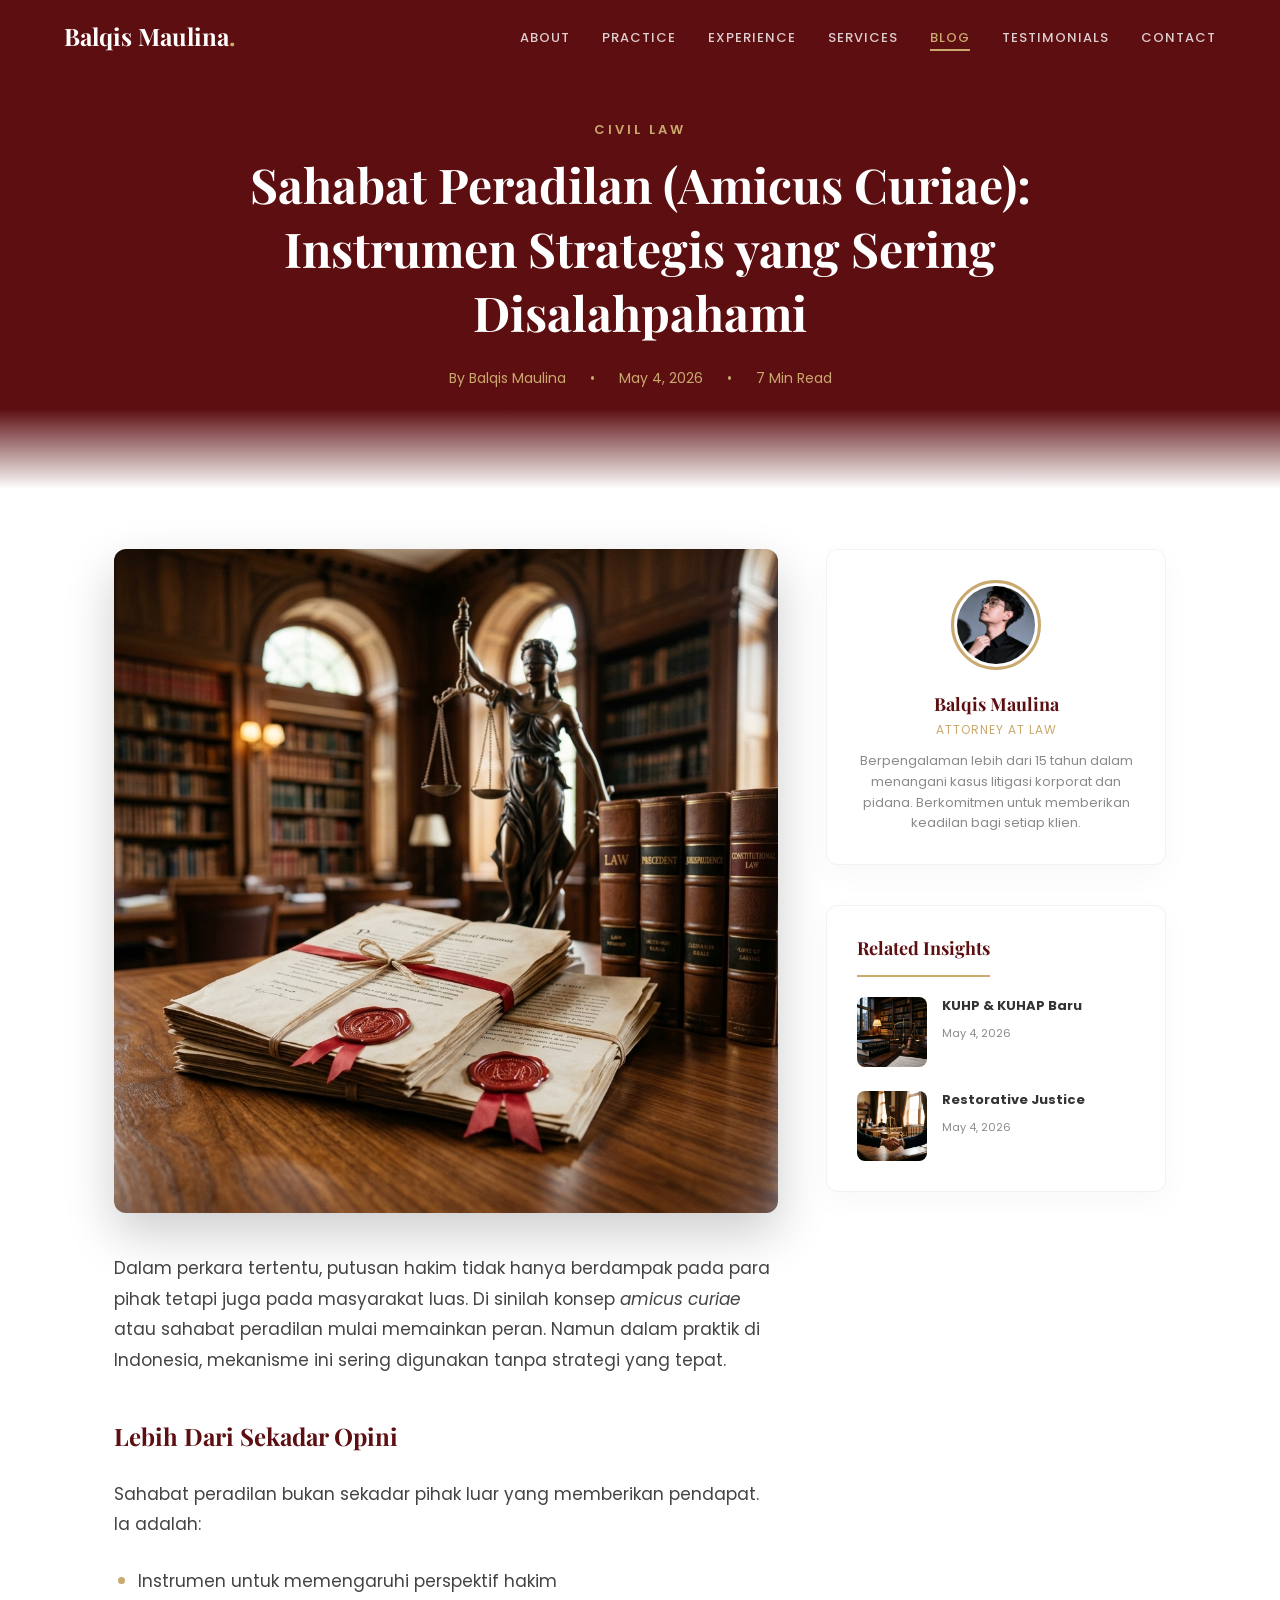
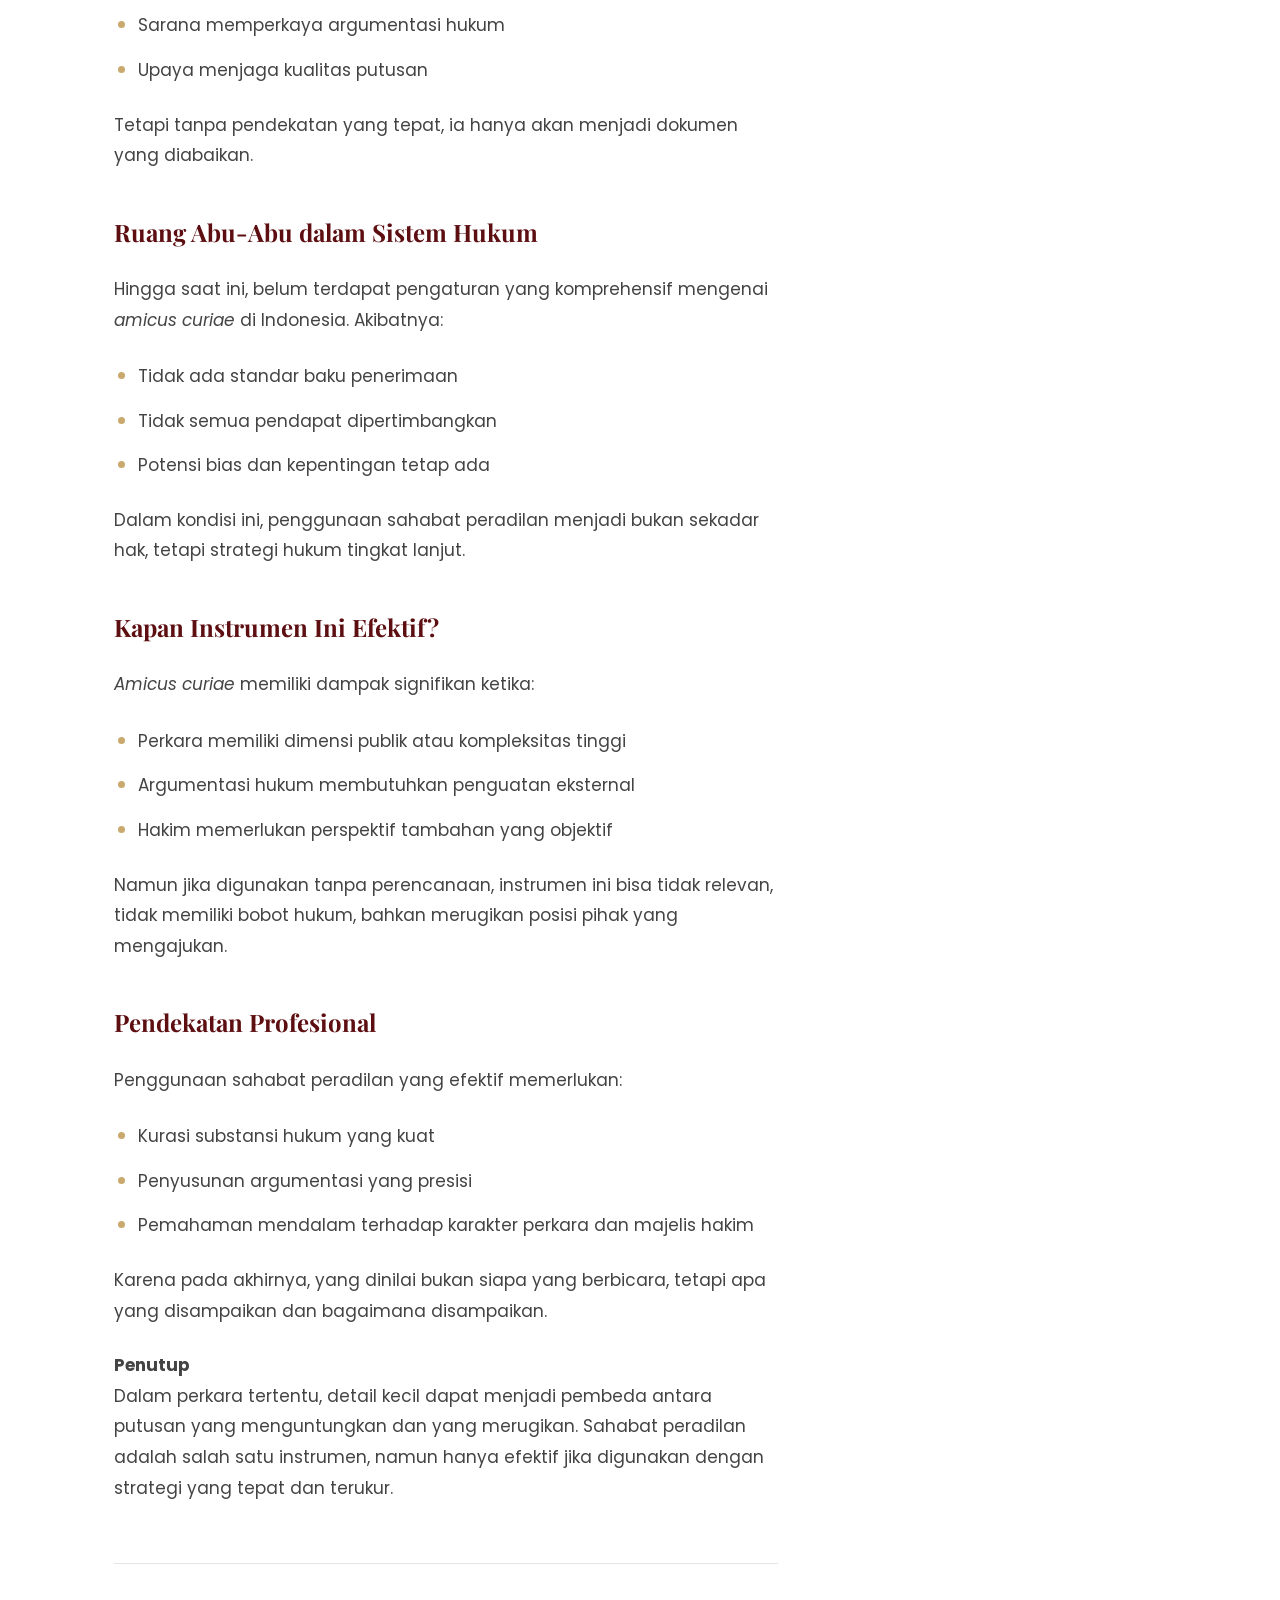
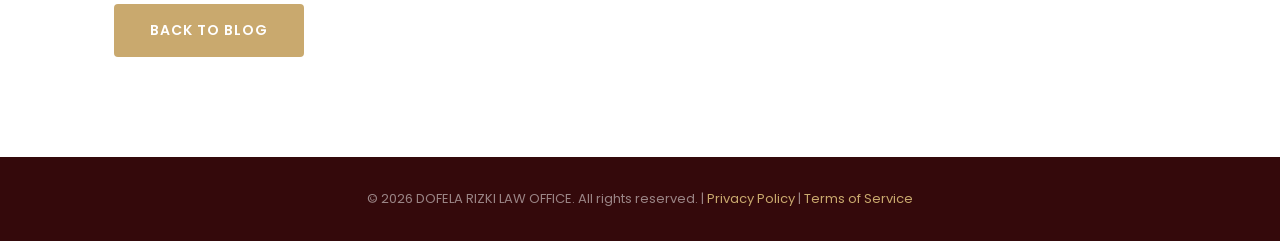
==== blog/amicus-curiae-sahabat-peradilan-indonesia/index.html @ 8e0befe9 "update" ====
<!DOCTYPE html>
<html lang="id">

<head>
  <meta charset="UTF-8" />
  <meta name="viewport" content="width=device-width, initial-scale=1.0" />
  <title>Sahabat Peradilan (Amicus Curiae) | Balqis Maulina</title>
  <meta name="description"
    content="Memahami peran strategis amicus curiae atau sahabat peradilan dalam sistem hukum Indonesia dan cara menggunakannya secara efektif." />
  <link
    href="https://fonts.googleapis.com/css2?family=Playfair+Display:wght@400;500;600;700&family=Poppins:wght@300;400;500;600;700&display=swap"
    rel="stylesheet" />
  <link rel="stylesheet" href="../../style.css" />
</head>

<body>

  <!-- NAVBAR -->
  <nav id="navbar" class="scrolled">
    <div class="container">
      <a href="../../" class="logo">Balqis Maulina<span>.</span></a>
      <ul class="nav-links" id="navLinks">
        <li><a href="../../#about">About</a></li>
        <li><a href="../../#practice">Practice</a></li>
        <li><a href="../../#experience">Experience</a></li>
        <li><a href="../../#services">Services</a></li>
        <li><a href="../../#blog" class="active-link">Blog</a></li>
        <li><a href="../../#testimonials">Testimonials</a></li>
        <li><a href="../../#contact">Contact</a></li>
      </ul>
      <button class="menu-toggle" id="menuToggle" aria-label="Toggle menu">
        <span></span><span></span><span></span>
      </button>
    </div>
  </nav>

  <header class="blog-post-header">
    <div class="container fade-in">
      <p class="section-label">Civil Law</p>
      <h1>Sahabat Peradilan (Amicus Curiae): Instrumen Strategis yang Sering Disalahpahami</h1>
      <div class="post-meta-detailed">
        <span>By Balqis Maulina</span>
        <span>•</span>
        <span>May 4, 2026</span>
        <span>•</span>
        <span>7 Min Read</span>
      </div>
    </div>
  </header>

  <article class="blog-post-content">
    <div class="container">
      <div class="blog-detail-grid">
        <main class="post-main">
          <div class="featured-image-container fade-in">
            <img src="../../assets/blog/amicus-curiae.png" alt="Amicus Curiae">
          </div>

          <div class="post-body fade-in">
            <p>Dalam perkara tertentu, putusan hakim tidak hanya berdampak pada para pihak tetapi juga pada masyarakat luas. Di sinilah konsep <i>amicus curiae</i> atau sahabat peradilan mulai memainkan peran. Namun dalam praktik di Indonesia, mekanisme ini sering digunakan tanpa strategi yang tepat.</p>

            <h2>Lebih Dari Sekadar Opini</h2>
            <p>Sahabat peradilan bukan sekadar pihak luar yang memberikan pendapat. Ia adalah:</p>
            <ul>
                <li>Instrumen untuk memengaruhi perspektif hakim</li>
                <li>Sarana memperkaya argumentasi hukum</li>
                <li>Upaya menjaga kualitas putusan</li>
            </ul>
            <p>Tetapi tanpa pendekatan yang tepat, ia hanya akan menjadi dokumen yang diabaikan.</p>

            <h2>Ruang Abu-Abu dalam Sistem Hukum</h2>
            <p>Hingga saat ini, belum terdapat pengaturan yang komprehensif mengenai <i>amicus curiae</i> di Indonesia. Akibatnya:</p>
            <ul>
                <li>Tidak ada standar baku penerimaan</li>
                <li>Tidak semua pendapat dipertimbangkan</li>
                <li>Potensi bias dan kepentingan tetap ada</li>
            </ul>
            <p>Dalam kondisi ini, penggunaan sahabat peradilan menjadi bukan sekadar hak, tetapi strategi hukum tingkat lanjut.</p>

            <h2>Kapan Instrumen Ini Efektif?</h2>
            <p><i>Amicus curiae</i> memiliki dampak signifikan ketika:</p>
            <ul>
                <li>Perkara memiliki dimensi publik atau kompleksitas tinggi</li>
                <li>Argumentasi hukum membutuhkan penguatan eksternal</li>
                <li>Hakim memerlukan perspektif tambahan yang objektif</li>
            </ul>
            <p>Namun jika digunakan tanpa perencanaan, instrumen ini bisa tidak relevan, tidak memiliki bobot hukum, bahkan merugikan posisi pihak yang mengajukan.</p>

            <h2>Pendekatan Profesional</h2>
            <p>Penggunaan sahabat peradilan yang efektif memerlukan:</p>
            <ul>
                <li>Kurasi substansi hukum yang kuat</li>
                <li>Penyusunan argumentasi yang presisi</li>
                <li>Pemahaman mendalam terhadap karakter perkara dan majelis hakim</li>
            </ul>
            <p>Karena pada akhirnya, yang dinilai bukan siapa yang berbicara, tetapi apa yang disampaikan dan bagaimana disampaikan.</p>

            <p><strong>Penutup</strong><br>
            Dalam perkara tertentu, detail kecil dapat menjadi pembeda antara putusan yang menguntungkan dan yang merugikan. Sahabat peradilan adalah salah satu instrumen, namun hanya efektif jika digunakan dengan strategi yang tepat dan terukur.</p>



            <div class="back-btn-container">
              <a href="../../#blog" class="btn btn-gold">Back to Blog</a>
            </div>
          </div>
        </main>

        <aside class="blog-sidebar fade-in">
          <!-- Author Widget -->
          <div class="sidebar-widget author-widget">
            <img src="../../assets/profile.png" alt="Balqis Maulina" class="author-avatar">
            <h4>Balqis Maulina</h4>
            <span>Attorney at Law</span>
            <p>Berpengalaman lebih dari 15 tahun dalam menangani kasus litigasi korporat dan pidana. Berkomitmen untuk
              memberikan keadilan bagi setiap klien.</p>
          </div>

          <!-- Recent Posts Widget -->
          <div class="sidebar-widget">
            <h4 class="widget-title">Related Insights</h4>
            <div class="recent-posts-list">
              <a href="../perubahan-hukum-kuhp-kuhap-baru/" class="recent-post-link">
                <div class="recent-post-item">
                  <img src="../../assets/blog/kuhp-kuhap-baru.png" class="rp-img" alt="KUHP & KUHAP Baru">
                  <div class="rp-content">
                    <h5>KUHP & KUHAP Baru</h5>
                    <span>May 4, 2026</span>
                  </div>
                </div>
              </a>
              <a href="../restorative-justice-solusi-damai-risiko/" class="recent-post-link">
                <div class="recent-post-item">
                  <img src="../../assets/blog/restorative-justice.png" class="rp-img" alt="Restorative Justice">
                  <div class="rp-content">
                    <h5>Restorative Justice</h5>
                    <span>May 4, 2026</span>
                  </div>
                </div>
              </a>
            </div>
          </div>
        </aside>
      </div>
    </div>
  </article>

  <footer>
    <div class="container">
      <p>&copy; 2026 DOFELA RIZKI LAW OFFICE. All rights reserved. | <a href="#">Privacy Policy</a> | <a href="#">Terms
          of Service</a></p>
    </div>
  </footer>

  <script src="../../script.js"></script>
</body>

</html>
---- style.css ----
/* =============================================
   LAWYER PORTFOLIO — STYLE.CSS
   Color Palette: Maroon (#5D0E11) + Gold (#C9A96E)
   ============================================= */

/* =============================================
   PRELOADER
   ============================================= */
.preloader {
  position: fixed;
  inset: 0;
  background: #5d0e11;
  z-index: 99999;
  display: flex;
  align-items: center;
  justify-content: center;
  transition: opacity 0.6s ease, visibility 0.6s ease;
}

.preloader.hidden {
  opacity: 0;
  visibility: hidden;
  pointer-events: none;
}

.preloader-content {
  text-align: center;
  animation: preloaderFadeIn 0.8s ease;
}

@keyframes preloaderFadeIn {
  from { opacity: 0; transform: translateY(20px); }
  to { opacity: 1; transform: translateY(0); }
}

/* Scales animation */
.preloader-scales {
  margin-bottom: 24px;
}

.preloader-scales svg {
  filter: drop-shadow(0 4px 12px rgba(201, 169, 110, 0.3));
}

.scale-beam {
  transform-origin: 60px 35px;
  animation: scaleSwing 1.8s ease-in-out infinite;
}

.scale-pan-left {
  animation: panLeft 1.8s ease-in-out infinite;
}

.scale-pan-right {
  animation: panRight 1.8s ease-in-out infinite;
}

@keyframes scaleSwing {
  0%, 100% { transform: rotate(0deg); }
  25% { transform: rotate(8deg); }
  75% { transform: rotate(-8deg); }
}

@keyframes panLeft {
  0%, 100% { transform: translateY(0); }
  25% { transform: translateY(6px); }
  75% { transform: translateY(-6px); }
}

@keyframes panRight {
  0%, 100% { transform: translateY(0); }
  25% { transform: translateY(-6px); }
  75% { transform: translateY(6px); }
}

/* Logo */
.preloader-logo {
  font-family: "Playfair Display", serif;
  font-size: 32px;
  font-weight: 700;
  color: #FFFFFF;
  letter-spacing: 2px;
  margin-bottom: 6px;
}

.preloader-logo span {
  color: #C9A96E;
}

/* Tagline */
.preloader-tagline {
  font-family: "Poppins", sans-serif;
  font-size: 12px;
  font-weight: 400;
  color: rgba(201, 169, 110, 0.7);
  text-transform: uppercase;
  letter-spacing: 4px;
  margin-bottom: 28px;
}

/* Loading bar */
.preloader-bar {
  width: 180px;
  height: 3px;
  background: rgba(255, 255, 255, 0.1);
  border-radius: 3px;
  margin: 0 auto;
  overflow: hidden;
}

.preloader-bar-fill {
  height: 100%;
  width: 0%;
  background: linear-gradient(90deg, #C9A96E, #D4B97E);
  border-radius: 3px;
  animation: barLoad 2s ease-in-out forwards;
}

@keyframes barLoad {
  0% { width: 0%; }
  30% { width: 40%; }
  60% { width: 70%; }
  100% { width: 100%; }
}

/* === RESET & VARIABLES === */
* {
  margin: 0;
  padding: 0;
  box-sizing: border-box;
}

:root {
  --maroon: #5d0e11;
  --maroon-light: #7a1216;
  --gold: #c9a96e;
  --gold-light: #d4b97e;
  --white: #ffffff;
  --off-white: #f8f6f3;
  --gray: #8a8a8a;
  --dark-gray: #333;
  --transition: all 0.3s cubic-bezier(0.4, 0, 0.2, 1);
}

html {
  scroll-behavior: smooth;
}

body {
  font-family: "Poppins", sans-serif;
  color: var(--dark-gray);
  background: var(--white);
  overflow-x: hidden;
}

h1,
h2,
h3,
h4 {
  font-family: "Playfair Display", serif;
  color: var(--maroon);
}

/* === LAYOUT === */
.container {
  max-width: 1200px;
  margin: 0 auto;
  padding: 0 24px;
}

.section {
  padding: 100px 0;
}

.section-label {
  font-family: "Poppins", sans-serif;
  font-size: 13px;
  font-weight: 600;
  letter-spacing: 3px;
  text-transform: uppercase;
  color: var(--gold);
  margin-bottom: 12px;
}

.section-title {
  font-size: clamp(28px, 4vw, 42px);
  margin-bottom: 16px;
  line-height: 1.2;
}

.section-subtitle {
  color: var(--gray);
  font-size: 16px;
  max-width: 600px;
  line-height: 1.7;
}

/* === ANIMATIONS === */
.fade-in {
  opacity: 0;
  transform: translateY(30px);
  transition:
    opacity 0.8s ease,
    transform 0.8s ease;
}

.fade-in.visible {
  opacity: 1;
  transform: translateY(0);
}

/* === BUTTONS === */
.btn {
  display: inline-flex;
  align-items: center;
  gap: 8px;
  padding: 14px 36px;
  font-family: "Poppins", sans-serif;
  font-size: 14px;
  font-weight: 600;
  letter-spacing: 1px;
  text-transform: uppercase;
  border: none;
  cursor: pointer;
  transition: var(--transition);
  text-decoration: none;
}

.btn-gold {
  background: var(--gold);
  color: var(--white);
  border-radius: 4px;
}

.btn-gold:hover {
  background: var(--gold-light);
  transform: translateY(-2px);
  box-shadow: 0 8px 25px rgba(201, 169, 110, 0.4);
}

.btn-outline {
  background: transparent;
  color: var(--white);
  border: 2px solid var(--gold);
  border-radius: 4px;
}

.btn-outline:hover {
  background: var(--gold);
  color: var(--white);
  transform: translateY(-2px);
}

/* =============================================
   NAVBAR
   ============================================= */
nav {
  position: fixed;
  top: 0;
  left: 0;
  right: 0;
  z-index: 1000;
  padding: 20px 0;
  transition: var(--transition);
}

nav.scrolled {
  background: rgba(93, 14, 17, 0.97);
  padding: 12px 0;
  backdrop-filter: blur(10px);
  box-shadow: 0 2px 20px rgba(0, 0, 0, 0.2);
}

nav .container {
  display: flex;
  justify-content: space-between;
  align-items: center;
}

.logo {
  font-family: "Playfair Display", serif;
  font-size: 24px;
  color: var(--white);
  text-decoration: none;
  font-weight: 700;
}

.logo span {
  color: var(--gold);
}

.nav-links {
  display: flex;
  gap: 32px;
  list-style: none;
}

.nav-links a {
  color: rgba(255, 255, 255, 0.8);
  text-decoration: none;
  font-size: 13px;
  font-weight: 500;
  letter-spacing: 1px;
  text-transform: uppercase;
  transition: var(--transition);
  position: relative;
}

.nav-links a::after {
  content: "";
  position: absolute;
  bottom: -4px;
  left: 0;
  width: 0;
  height: 2px;
  background: var(--gold);
  transition: var(--transition);
}

.nav-links a:hover,
.nav-links a.active {
  color: var(--gold);
}

.nav-links a:hover::after,
.nav-links a.active::after {
  width: 100%;
}

.menu-toggle {
  display: none;
  flex-direction: column;
  gap: 5px;
  cursor: pointer;
  background: none;
  border: none;
  padding: 5px;
}

.menu-toggle span {
  width: 25px;
  height: 2px;
  background: var(--white);
  transition: var(--transition);
}

/* =============================================
   HERO SECTION (Split Layout with Profile Photo)
   ============================================= */
.hero {
  min-height: 100vh;
  display: flex;
  align-items: center;
  position: relative;
  background:
    linear-gradient(135deg, rgba(93, 14, 17, 0.92), rgba(93, 14, 17, 0.8)),
    url("assets/hero-bg.png") center/cover no-repeat;
  color: var(--white);
}

.hero::after {
  content: "";
  position: absolute;
  bottom: -1px;
  left: 0;
  right: 0;
  height: 120px;
  background: linear-gradient(transparent, var(--white));
  z-index: 2;
}

.hero .container {
  display: flex;
  align-items: center;
  justify-content: space-between;
  gap: 60px;
}

.hero-content {
  position: relative;
  z-index: 1;
  max-width: 600px;
  flex: 1;
}

.hero-badge {
  display: inline-flex;
  align-items: center;
  gap: 8px;
  background: rgba(201, 169, 110, 0.15);
  border: 1px solid rgba(201, 169, 110, 0.3);
  padding: 8px 20px;
  border-radius: 50px;
  font-size: 13px;
  color: var(--gold);
  margin-bottom: 28px;
  backdrop-filter: blur(4px);
}

.hero h1 {
  font-size: clamp(36px, 5.5vw, 60px);
  line-height: 1.1;
  color: var(--white);
  margin-bottom: 20px;
}

.hero h1 span {
  color: var(--gold);
}

.hero p {
  font-size: 17px;
  color: rgba(255, 255, 255, 0.75);
  line-height: 1.8;
  margin-bottom: 36px;
  max-width: 540px;
}

.hero-buttons {
  display: flex;
  gap: 16px;
  flex-wrap: wrap;
}

.hero-stats {
  display: flex;
  gap: 48px;
  margin-top: 56px;
  padding-top: 36px;
  border-top: 1px solid rgba(255, 255, 255, 0.1);
}

.hero-stats .stat h3 {
  font-size: 36px;
  color: var(--gold);
  font-family: "Playfair Display", serif;
}

.hero-stats .stat p {
  font-size: 13px;
  color: rgba(255, 255, 255, 0.6);
  margin-top: 4px;
  text-transform: uppercase;
  letter-spacing: 1px;
}

/* Profile Photo in Hero */
.hero-profile {
  position: relative;
  z-index: 1;
  flex-shrink: 0;
}

.hero-profile-wrapper {
  position: relative;
  width: 380px;
  height: 380px;
}

.hero-profile-img {
  width: 100%;
  height: 100%;
  object-fit: cover;
  object-position: top center;
  border-radius: 50%;
  border: 4px solid var(--gold);
  box-shadow:
    0 0 0 8px rgba(201, 169, 110, 0.15),
    0 20px 60px rgba(0, 0, 0, 0.4);
  transition: var(--transition);
}

.hero-profile-img:hover {
  transform: scale(1.03);
  box-shadow:
    0 0 0 10px rgba(201, 169, 110, 0.2),
    0 25px 70px rgba(0, 0, 0, 0.5);
}

/* Decorative ring behind profile photo */
.hero-profile-wrapper::before {
  content: "";
  position: absolute;
  inset: -16px;
  border-radius: 50%;
  border: 2px dashed rgba(201, 169, 110, 0.25);
  animation: spin 30s linear infinite;
}

@keyframes spin {
  to {
    transform: rotate(360deg);
  }
}

/* Decorative accent badge */
.hero-profile-badge {
  position: absolute;
  bottom: 20px;
  right: 10px;
  width: 72px;
  height: 72px;
  background: var(--gold);
  border-radius: 50%;
  display: flex;
  align-items: center;
  justify-content: center;
  font-size: 28px;
  box-shadow: 0 8px 24px rgba(201, 169, 110, 0.4);
  border: 3px solid var(--white);
  z-index: 2;
}

/* =============================================
   ABOUT SECTION
   ============================================= */
.about {
  background: var(--white);
}

.about-grid {
  display: grid;
  grid-template-columns: 1fr 1fr;
  gap: 60px;
  align-items: center;
  margin-top: 48px;
}

.about-image {
  position: relative;
  border-radius: 8px;
  overflow: visible;
}

.about-image-placeholder {
  width: 100%;
  aspect-ratio: 4/5;
  background: linear-gradient(135deg, var(--maroon), var(--maroon-light));
  display: flex;
  align-items: center;
  justify-content: center;
  border-radius: 8px;
  font-size: 120px;
  position: relative;
  overflow: hidden;
}

.about-image-placeholder::after {
  content: "";
  position: absolute;
  inset: 0;
  border: 2px solid rgba(201, 169, 110, 0.3);
  border-radius: 8px;
  pointer-events: none;
}

.about-accent {
  position: absolute;
  bottom: -12px;
  right: -12px;
  width: 120px;
  height: 120px;
  border: 3px solid var(--gold);
  border-radius: 8px;
  z-index: -1;
}

.about-text p {
  color: var(--gray);
  line-height: 1.8;
  margin-bottom: 20px;
  font-size: 15px;
}

.values {
  display: grid;
  grid-template-columns: 1fr 1fr;
  gap: 16px;
  margin-top: 28px;
}

.value-item {
  display: flex;
  align-items: center;
  gap: 10px;
  font-size: 14px;
  font-weight: 500;
  color: var(--maroon);
}

.value-item .icon {
  width: 36px;
  height: 36px;
  background: rgba(201, 169, 110, 0.12);
  border-radius: 50%;
  display: flex;
  align-items: center;
  justify-content: center;
  font-size: 16px;
  flex-shrink: 0;
}

/* =============================================
   PRACTICE AREAS
   ============================================= */
.practice {
  background: var(--off-white);
}

.practice-grid {
  display: grid;
  grid-template-columns: repeat(3, 1fr);
  gap: 24px;
  margin-top: 48px;
}

.practice-card {
  background: var(--white);
  padding: 40px 32px;
  border-radius: 8px;
  transition: var(--transition);
  border: 1px solid rgba(0, 0, 0, 0.05);
  position: relative;
  overflow: visible; /* Changed from hidden to allow ribbon to overflow */
}

.practice-card.core {
  border-color: rgba(201, 169, 110, 0.4);
}

/* Elegant Ribbon */
.core-ribbon {
  position: absolute;
  top: 16px;
  right: -8px;
  background: linear-gradient(135deg, var(--gold), var(--gold-light));
  color: var(--maroon);
  font-family: 'Poppins', sans-serif;
  font-size: 11px;
  font-weight: 700;
  text-transform: uppercase;
  letter-spacing: 1px;
  padding: 6px 16px;
  border-radius: 4px 0 0 4px;
  box-shadow: -2px 4px 10px rgba(0, 0, 0, 0.1);
  z-index: 10;
}

.core-ribbon::after {
  content: '';
  position: absolute;
  top: 100%;
  right: 0;
  width: 0;
  height: 0;
  border-top: 8px solid #9e8251;
  border-right: 8px solid transparent;
}

.practice-card::before {
  content: "";
  position: absolute;
  top: 0;
  left: 0;
  right: 0;
  height: 3px;
  background: var(--gold);
  transform: scaleX(0);
  transition: var(--transition);
  transform-origin: left;
}

.practice-card:hover {
  transform: translateY(-8px);
  box-shadow: 0 20px 40px rgba(93, 14, 17, 0.1);
}

.practice-card:hover::before {
  transform: scaleX(1);
}

.practice-card .card-icon {
  width: 56px;
  height: 56px;
  background: linear-gradient(135deg, var(--maroon), var(--maroon-light));
  border-radius: 12px;
  display: flex;
  align-items: center;
  justify-content: center;
  font-size: 24px;
  margin-bottom: 20px;
}

.practice-card h3 {
  font-size: 20px;
  margin-bottom: 10px;
}

.practice-card p {
  color: var(--gray);
  font-size: 14px;
  line-height: 1.7;
}

/* =============================================
   EXPERIENCE TIMELINE
   ============================================= */
.experience {
  background: var(--white);
}

.timeline {
  max-width: 700px;
  margin: 48px auto 0;
  position: relative;
  padding-left: 40px;
}

.timeline::before {
  content: "";
  position: absolute;
  left: 12px;
  top: 0;
  bottom: 0;
  width: 2px;
  background: linear-gradient(var(--gold), transparent);
}

.timeline-item {
  position: relative;
  margin-bottom: 40px;
  padding: 28px 32px;
  background: var(--off-white);
  border-radius: 8px;
  border-left: 3px solid var(--gold);
  transition: var(--transition);
}

.timeline-item:hover {
  transform: translateX(8px);
  box-shadow: 0 8px 24px rgba(0, 0, 0, 0.06);
}

.timeline-item::before {
  content: "";
  position: absolute;
  left: -47px;
  top: 32px;
  width: 14px;
  height: 14px;
  border-radius: 50%;
  background: var(--gold);
  border: 3px solid var(--white);
  box-shadow: 0 0 0 3px var(--gold);
}

.timeline-item .year {
  display: inline-block;
  background: var(--maroon);
  color: var(--gold);
  padding: 4px 14px;
  border-radius: 4px;
  font-size: 12px;
  font-weight: 600;
  margin-bottom: 12px;
}

.timeline-item h3 {
  font-size: 18px;
  margin-bottom: 4px;
}

.timeline-item h4 {
  font-size: 14px;
  color: var(--gold);
  font-family: "Poppins", sans-serif;
  font-weight: 500;
  margin-bottom: 8px;
}

.timeline-item p {
  color: var(--gray);
  font-size: 13px;
  line-height: 1.7;
}

/* =============================================
   SERVICES
   ============================================= */
.services {
  background: var(--maroon);
  color: var(--white);
}

.services .section-title {
  color: var(--white);
}

.services .section-subtitle {
  color: rgba(255, 255, 255, 0.6);
}

.services-grid {
  display: grid;
  grid-template-columns: repeat(4, 1fr);
  gap: 24px;
  margin-top: 48px;
}

.service-card {
  background: rgba(255, 255, 255, 0.05);
  border: 1px solid rgba(255, 255, 255, 0.08);
  padding: 36px 28px;
  border-radius: 8px;
  text-align: center;
  transition: var(--transition);
}

.service-card:hover {
  background: rgba(201, 169, 110, 0.12);
  border-color: rgba(201, 169, 110, 0.3);
  transform: translateY(-6px);
}

.service-card .s-icon {
  font-size: 36px;
  margin-bottom: 16px;
}

.service-card h3 {
  font-size: 18px;
  color: var(--white);
  margin-bottom: 10px;
  font-family: "Playfair Display", serif;
}

.service-card p {
  color: rgba(255, 255, 255, 0.55);
  font-size: 13px;
  line-height: 1.7;
}

/* =============================================
   EDUCATION & CERTIFICATIONS
   ============================================= */
.education {
  background: var(--off-white);
}

.edu-grid {
  display: grid;
  grid-template-columns: repeat(3, 1fr);
  gap: 24px;
  margin-top: 48px;
}

.edu-card {
  background: var(--white);
  padding: 36px;
  border-radius: 8px;
  border-top: 3px solid var(--gold);
  transition: var(--transition);
}

.edu-card:hover {
  transform: translateY(-4px);
  box-shadow: 0 12px 32px rgba(0, 0, 0, 0.08);
}

.edu-card .edu-icon {
  font-size: 32px;
  margin-bottom: 16px;
}

.edu-card h3 {
  font-size: 18px;
  margin-bottom: 6px;
}

.edu-card h4 {
  font-size: 14px;
  color: var(--gold);
  font-family: "Poppins", sans-serif;
  font-weight: 500;
  margin-bottom: 10px;
}

.edu-card p {
  color: var(--gray);
  font-size: 13px;
  line-height: 1.7;
}

/* =============================================
   TESTIMONIALS
   ============================================= */
.testimonials {
  background: var(--off-white);
}

.testimonial-grid {
  display: grid;
  grid-template-columns: repeat(3, 1fr);
  gap: 24px;
  margin-top: 48px;
}

.testimonial-card {
  background: var(--white);
  padding: 36px;
  border-radius: 8px;
  position: relative;
  transition: var(--transition);
  border: 1px solid rgba(0, 0, 0, 0.03);
}

.testimonial-card:hover {
  box-shadow: 0 12px 32px rgba(0, 0, 0, 0.08);
  transform: translateY(-4px);
}

.testimonial-card .quote {
  font-size: 48px;
  color: var(--gold);
  font-family: "Playfair Display", serif;
  line-height: 1;
  margin-bottom: 12px;
}

.testimonial-card p {
  color: var(--gray);
  font-size: 14px;
  line-height: 1.8;
  font-style: italic;
  margin-bottom: 20px;
}

.testimonial-card .client {
  display: flex;
  align-items: center;
  gap: 12px;
}

.testimonial-card .client-avatar {
  width: 44px;
  height: 44px;
  background: linear-gradient(135deg, var(--maroon), var(--maroon-light));
  border-radius: 50%;
  display: flex;
  align-items: center;
  justify-content: center;
  color: var(--gold);
  font-family: "Playfair Display", serif;
  font-size: 18px;
  font-weight: 700;
}

.testimonial-card .client-info h4 {
  font-size: 14px;
  color: var(--maroon);
}

.testimonial-card .client-info span {
  font-size: 12px;
  color: var(--gray);
}

.stars {
  color: var(--gold);
  font-size: 14px;
  margin-bottom: 12px;
}

/* =============================================
   CONTACT SECTION
   ============================================= */
.contact {
  background: var(--maroon);
  color: var(--white);
}

.contact .section-title {
  color: var(--white);
}

.contact .section-subtitle {
  color: rgba(255, 255, 255, 0.6);
}

.contact-grid {
  display: grid;
  grid-template-columns: 1fr 1fr;
  gap: 48px;
  margin-top: 48px;
}

.contact-info {
  display: flex;
  flex-direction: column;
  gap: 24px;
}

.contact-item {
  display: flex;
  align-items: flex-start;
  gap: 16px;
}

.contact-item .c-icon {
  width: 48px;
  height: 48px;
  background: rgba(201, 169, 110, 0.12);
  border-radius: 8px;
  display: flex;
  align-items: center;
  justify-content: center;
  font-size: 20px;
  flex-shrink: 0;
}

.contact-item h4 {
  font-size: 14px;
  color: var(--gold);
  margin-bottom: 4px;
  font-family: "Poppins", sans-serif;
}

.contact-item p,
.contact-item a {
  color: rgba(255, 255, 255, 0.7);
  font-size: 14px;
  text-decoration: none;
  line-height: 1.6;
}

.contact-item a:hover {
  color: var(--gold);
}

.contact-form {
  display: flex;
  flex-direction: column;
  gap: 16px;
}

.form-row {
  display: grid;
  grid-template-columns: 1fr 1fr;
  gap: 16px;
}

.contact-form input,
.contact-form textarea,
.contact-form select {
  width: 100%;
  padding: 14px 18px;
  background: rgba(255, 255, 255, 0.06);
  border: 1px solid rgba(255, 255, 255, 0.12);
  border-radius: 6px;
  color: var(--white);
  font-family: "Poppins", sans-serif;
  font-size: 14px;
  transition: var(--transition);
  outline: none;
}

.contact-form input::placeholder,
.contact-form textarea::placeholder {
  color: rgba(255, 255, 255, 0.35);
}

.contact-form input:focus,
.contact-form textarea:focus,
.contact-form select:focus {
  border-color: var(--gold);
  background: rgba(201, 169, 110, 0.06);
}

.contact-form textarea {
  resize: vertical;
  min-height: 120px;
}

.contact-form select option {
  background: var(--maroon);
  color: var(--white);
}

.form-success {
  display: none;
  background: rgba(201, 169, 110, 0.15);
  border: 1px solid var(--gold);
  padding: 16px 24px;
  border-radius: 8px;
  color: var(--gold);
  text-align: center;
  font-size: 14px;
}

.form-success.show {
  display: block;
}

/* =============================================
   FOOTER
   ============================================= */
footer {
  background: #34090b;
  color: rgba(255, 255, 255, 0.5);
  text-align: center;
  padding: 32px 0;
  font-size: 13px;
}

footer a {
  color: var(--gold);
  text-decoration: none;
}

/* =============================================
   RESPONSIVE DESIGN
   ============================================= */

/* --- Tablet --- */
@media (max-width: 992px) {
  .hero {
    padding-top: 100px;
    padding-bottom: 60px;
  }

  .hero .container {
    flex-direction: column-reverse;
    text-align: center;
    gap: 40px;
  }

  .hero-content {
    max-width: 100%;
  }

  .hero p {
    margin-left: auto;
    margin-right: auto;
  }

  .hero-buttons {
    justify-content: center;
  }

  .hero-stats {
    justify-content: center;
    gap: 36px;
  }

  .hero-profile-wrapper {
    width: 240px;
    height: 240px;
  }

  .hero-profile-wrapper::before {
    inset: -12px;
  }

  .hero-profile-badge {
    width: 52px;
    height: 52px;
    font-size: 20px;
    bottom: 12px;
    right: 4px;
  }

  .practice-grid,
  .services-grid,
  .edu-grid,
  .testimonial-grid {
    grid-template-columns: repeat(2, 1fr);
  }

  .about-grid,
  .contact-grid {
    grid-template-columns: 1fr;
  }
}

/* --- Mobile --- */
@media (max-width: 768px) {
  .nav-links {
    position: fixed;
    top: 0;
    right: -100%;
    width: 280px;
    height: 100vh;
    background: var(--maroon);
    flex-direction: column;
    padding: 80px 40px;
    gap: 24px;
    transition: var(--transition);
    box-shadow: -5px 0 30px rgba(0, 0, 0, 0.3);
  }

  .nav-links.open {
    right: 0;
  }

  .menu-toggle {
    display: flex;
    z-index: 1001;
  }

  .hero {
    min-height: auto;
    padding-top: 100px;
    padding-bottom: 80px;
  }

  .hero::after {
    height: 80px;
  }

  .hero .container {
    gap: 20px;
  }

  .hero h1 {
    font-size: 32px;
    margin-bottom: 12px;
  }

  .hero p {
    font-size: 14px;
    line-height: 1.7;
    margin-bottom: 20px;
  }

  .hero-badge {
    margin-bottom: 14px;
    font-size: 12px;
    padding: 6px 16px;
  }

  .hero-profile-wrapper {
    width: 200px;
    height: 200px;
  }

  .hero-profile-wrapper::before {
    inset: -10px;
    border-width: 1.5px;
  }

  .hero-profile-badge {
    width: 48px;
    height: 48px;
    font-size: 18px;
    bottom: 10px;
    right: 2px;
    border-width: 2px;
  }

  .hero-profile-img {
    border-width: 3px;
  }

  /* Stats — compact horizontal row */
  .hero-stats {
    flex-direction: row;
    justify-content: center;
    gap: 20px;
    margin-top: 20px;
    padding-top: 20px;
  }

  .hero-stats .stat {
    text-align: center;
  }

  .hero-stats .stat h3 {
    font-size: 22px;
  }

  .hero-stats .stat p {
    font-size: 10px;
    letter-spacing: 0.5px;
  }

  .hero-buttons {
    gap: 10px;
  }

  .hero-buttons .btn {
    padding: 11px 24px;
    font-size: 12px;
  }

  .practice-grid,
  .services-grid,
  .edu-grid,
  .testimonial-grid {
    grid-template-columns: 1fr;
  }

  .form-row {
    grid-template-columns: 1fr;
  }

  .values {
    grid-template-columns: 1fr;
  }

  .section {
    padding: 70px 0;
  }

  .section-title {
    font-size: 26px;
  }
}

/* --- Small Mobile --- */
@media (max-width: 480px) {
  .hero-profile-wrapper {
    width: 180px;
    height: 180px;
  }

  .hero-profile-badge {
    width: 44px;
    height: 44px;
    font-size: 16px;
    bottom: 6px;
    right: 0;
  }

  .hero h1 {
    font-size: 28px;
  }

  .hero-stats {
    gap: 16px;
  }

  .hero-stats .stat h3 {
    font-size: 20px;
  }

  .hero-stats .stat p {
    font-size: 9px;
  }
}


/* =============================================
   3D CARD TILT EFFECTS
   ============================================= */
.practice-card,
.service-card,
.edu-card,
.testimonial-card {
  transform-style: preserve-3d;
  perspective: 800px;
  will-change: transform;
}

.practice-card:hover {
  transform: translateY(-8px) rotateX(2deg) rotateY(-2deg);
  box-shadow: 0 24px 48px rgba(93, 14, 17, 0.15);
}

.service-card:hover {
  transform: translateY(-6px) rotateX(2deg) rotateY(2deg);
}

.edu-card:hover {
  transform: translateY(-4px) rotateX(1deg) rotateY(-1deg);
  box-shadow: 0 16px 40px rgba(0, 0, 0, 0.12);
}

.testimonial-card:hover {
  transform: translateY(-4px) rotateX(1deg) rotateY(1deg);
  box-shadow: 0 16px 40px rgba(0, 0, 0, 0.1);
}


/* =============================================
   FLOATING WHATSAPP BUTTON
   ============================================= */
.floating-wa {
  position: fixed;
  bottom: 28px;
  left: 28px;
  width: 56px;
  height: 56px;
  background: #25D366;
  border-radius: 50%;
  display: flex;
  align-items: center;
  justify-content: center;
  box-shadow: 0 4px 16px rgba(37, 211, 102, 0.4);
  z-index: 999;
  transition: all 0.3s ease;
  animation: waPulse 2s ease-in-out infinite;
}

.floating-wa:hover {
  transform: scale(1.12);
  box-shadow: 0 6px 24px rgba(37, 211, 102, 0.6);
}

@keyframes waPulse {
  0%, 100% { box-shadow: 0 4px 16px rgba(37, 211, 102, 0.4); }
  50% { box-shadow: 0 4px 16px rgba(37, 211, 102, 0.4), 0 0 0 12px rgba(37, 211, 102, 0.15); }
}


/* =============================================
   CHATBOT UI
   ============================================= */
.chatbot-toggle {
  position: fixed;
  bottom: 28px;
  right: 28px;
  width: 56px;
  height: 56px;
  background: linear-gradient(135deg, var(--maroon), var(--maroon-light));
  border-radius: 50%;
  display: flex;
  align-items: center;
  justify-content: center;
  font-size: 24px;
  cursor: pointer;
  z-index: 1000;
  box-shadow: 0 4px 20px rgba(93, 14, 17, 0.4);
  transition: all 0.3s ease;
  animation: chatPulse 3s ease-in-out infinite;
}

.chatbot-toggle:hover {
  transform: scale(1.1);
  box-shadow: 0 6px 28px rgba(93, 14, 17, 0.5);
}

@keyframes chatPulse {
  0%, 100% { box-shadow: 0 4px 20px rgba(93, 14, 17, 0.4); }
  50% { box-shadow: 0 4px 20px rgba(93, 14, 17, 0.4), 0 0 0 10px rgba(201, 169, 110, 0.15); }
}

.chatbot-window {
  position: fixed;
  bottom: 96px;
  right: 28px;
  width: 370px;
  max-height: 520px;
  background: var(--white);
  border-radius: 16px;
  box-shadow: 0 20px 60px rgba(0, 0, 0, 0.2);
  z-index: 1001;
  display: none;
  flex-direction: column;
  overflow: hidden;
  opacity: 0;
  transform: translateY(20px) scale(0.95);
  transition: opacity 0.3s ease, transform 0.3s ease;
}

.chatbot-window.open {
  display: flex;
  opacity: 1;
  transform: translateY(0) scale(1);
}

.chatbot-header {
  background: linear-gradient(135deg, var(--maroon), var(--maroon-light));
  color: var(--white);
  padding: 16px 20px;
  display: flex;
  align-items: center;
  justify-content: space-between;
}

.chatbot-header-info {
  display: flex;
  align-items: center;
  gap: 12px;
}

.chatbot-avatar {
  width: 40px;
  height: 40px;
  background: rgba(201, 169, 110, 0.2);
  border-radius: 50%;
  display: flex;
  align-items: center;
  justify-content: center;
  font-size: 18px;
}

.chatbot-header-info strong {
  display: block;
  font-size: 14px;
  font-family: "Playfair Display", serif;
}

.chatbot-header-info span {
  font-size: 11px;
  color: rgba(255, 255, 255, 0.6);
}

.chatbot-close {
  background: none;
  border: none;
  color: rgba(255, 255, 255, 0.7);
  font-size: 18px;
  cursor: pointer;
  padding: 4px;
  transition: color 0.2s;
}

.chatbot-close:hover {
  color: var(--gold);
}

.chatbot-messages {
  flex: 1;
  overflow-y: auto;
  padding: 16px;
  display: flex;
  flex-direction: column;
  gap: 12px;
  max-height: 340px;
  min-height: 200px;
}

.chat-msg {
  max-width: 85%;
  animation: chatMsgIn 0.3s ease;
}

@keyframes chatMsgIn {
  from { opacity: 0; transform: translateY(8px); }
  to { opacity: 1; transform: translateY(0); }
}

.chat-msg.bot {
  align-self: flex-start;
}

.chat-msg.user {
  align-self: flex-end;
}

.chat-msg p {
  padding: 10px 14px;
  border-radius: 12px;
  font-size: 13px;
  line-height: 1.6;
  margin: 0;
}

.chat-msg.bot p {
  background: var(--off-white);
  color: var(--dark-gray);
  border-bottom-left-radius: 4px;
}

.chat-msg.user p {
  background: var(--maroon);
  color: var(--white);
  border-bottom-right-radius: 4px;
}

.chatbot-suggestions {
  display: flex;
  flex-wrap: wrap;
  gap: 6px;
}

.chat-suggestion {
  background: transparent;
  border: 1px solid var(--gold);
  color: var(--maroon);
  padding: 6px 12px;
  border-radius: 20px;
  font-size: 11px;
  cursor: pointer;
  font-family: "Poppins", sans-serif;
  transition: all 0.2s ease;
}

.chat-suggestion:hover {
  background: var(--gold);
  color: var(--white);
}

.chatbot-input {
  display: flex;
  gap: 8px;
  padding: 12px 16px;
  border-top: 1px solid rgba(0, 0, 0, 0.08);
  background: var(--white);
}

.chatbot-input input {
  flex: 1;
  border: 1px solid rgba(0, 0, 0, 0.1);
  padding: 10px 14px;
  border-radius: 8px;
  font-size: 13px;
  font-family: "Poppins", sans-serif;
  outline: none;
  transition: border-color 0.2s;
}

.chatbot-input input:focus {
  border-color: var(--gold);
}

.chatbot-input button {
  background: var(--maroon);
  color: var(--gold);
  border: none;
  width: 40px;
  height: 40px;
  border-radius: 8px;
  font-size: 16px;
  cursor: pointer;
  transition: all 0.2s;
}

.chatbot-input button:hover {
  background: var(--gold);
  color: var(--white);
}


/* =============================================
   HERO CURSOR GLOW EFFECT
   ============================================= */
.hero-glow {
  position: fixed;
  width: 300px;
  height: 300px;
  border-radius: 50%;
  background: radial-gradient(circle, rgba(201, 169, 110, 0.08), transparent 70%);
  pointer-events: none;
  z-index: 0;
  opacity: 0;
  transition: opacity 0.4s ease;
  transform: translate(-50%, -50%);
}


/* =============================================
   ENHANCED MICRO-INTERACTIONS
   ============================================= */

/* Navbar shrink on scroll */
#navbar {
  transition: all 0.4s cubic-bezier(0.4, 0, 0.2, 1);
}

#navbar.scrolled {
  padding: 10px 0;
  box-shadow: 0 4px 20px rgba(0, 0, 0, 0.15);
}

/* Link underline glow */
.nav-links a:hover::after {
  box-shadow: 0 2px 8px rgba(201, 169, 110, 0.4);
}

/* Button glow on hover */
.btn-gold:hover {
  box-shadow: 0 8px 24px rgba(201, 169, 110, 0.4);
}

.btn-outline:hover {
  box-shadow: 0 8px 24px rgba(255, 255, 255, 0.15);
}

/* Smooth card icon bounce */
.practice-card:hover .card-icon,
.service-card:hover .s-icon {
  transform: scale(1.15);
  transition: transform 0.3s ease;
}

/* Timeline item glow on hover */
.timeline-item:hover {
  border-left-color: var(--gold);
  box-shadow: 0 8px 28px rgba(201, 169, 110, 0.12);
}

/* Contact item hover */
.contact-item {
  transition: transform 0.2s ease;
}

.contact-item:hover {
  transform: translateX(6px);
}

.contact-item:hover .c-icon {
  background: rgba(201, 169, 110, 0.2);
  transition: background 0.2s ease;
}

/* Chatbot mobile responsive */
@media (max-width: 480px) {
  .chatbot-window {
    right: 8px;
    left: 8px;
    bottom: 88px;
    width: auto;
    max-height: 440px;
  }

  .floating-wa {
    bottom: 20px;
    left: 20px;
    width: 48px;
    height: 48px;
  }

  .floating-wa svg {
    width: 22px;
    height: 22px;
  }

  .chatbot-toggle {
    bottom: 20px;
    right: 20px;
    width: 48px;
    height: 48px;
    font-size: 20px;
  }
}


/* =============================================
   SCROLL PROGRESS BAR
   ============================================= */
.scroll-progress {
  position: fixed;
  top: 0;
  left: 0;
  height: 3px;
  width: 0%;
  background: linear-gradient(90deg, var(--gold), var(--gold-light), var(--gold));
  z-index: 100000;
  transition: width 0.1s linear;
  box-shadow: 0 0 8px rgba(201, 169, 110, 0.5);
}


/* =============================================
   NAVBAR ON SCROLL — SOLID
   ============================================= */
#navbar.scrolled {
  background: var(--maroon);
  box-shadow: 0 4px 20px rgba(0, 0, 0, 0.2);
}


/* =============================================
   GOLD SHIMMER TEXT ON HEADINGS
   ============================================= */
.section-title {
  background: linear-gradient(
    120deg,
    var(--maroon) 0%,
    var(--maroon) 40%,
    var(--gold) 50%,
    var(--maroon) 60%,
    var(--maroon) 100%
  );
  background-size: 200% auto;
  -webkit-background-clip: text;
  background-clip: text;
  -webkit-text-fill-color: transparent;
  animation: shimmer 4s ease-in-out infinite;
}

/* Override for dark background sections */
.services .section-title,
.contact .section-title {
  background: linear-gradient(
    120deg,
    var(--white) 0%,
    var(--white) 40%,
    var(--gold) 50%,
    var(--white) 60%,
    var(--white) 100%
  );
  background-size: 200% auto;
  -webkit-background-clip: text;
  background-clip: text;
  -webkit-text-fill-color: transparent;
  animation: shimmer 4s ease-in-out infinite;
}

@keyframes shimmer {
  0% { background-position: 200% center; }
  100% { background-position: -200% center; }
}


/* =============================================
   HERO FLOATING PARTICLES
   ============================================= */
.hero-particles {
  position: absolute;
  inset: 0;
  overflow: hidden;
  pointer-events: none;
  z-index: 0;
}

.particle {
  position: absolute;
  width: 4px;
  height: 4px;
  background: var(--gold);
  border-radius: 50%;
  opacity: 0;
  animation: floatParticle linear infinite;
}

@keyframes floatParticle {
  0% {
    opacity: 0;
    transform: translateY(0) scale(0);
  }
  10% {
    opacity: 0.6;
    transform: scale(1);
  }
  90% {
    opacity: 0.3;
  }
  100% {
    opacity: 0;
    transform: translateY(-100vh) scale(0.5);
  }
}


/* =============================================
   WAVE SECTION DIVIDER
   ============================================= */
.wave-divider {
  position: relative;
  margin-top: -2px;
  z-index: 3;
  line-height: 0;
  background: transparent;
}

.wave-divider svg {
  width: 100%;
  height: 60px;
  display: block;
}


/* =============================================
   TYPEWRITER EFFECT
   ============================================= */
.typewriter {
  min-height: 56px;
  overflow: hidden;
}

.typewriter::after {
  content: '|';
  color: var(--gold);
  font-weight: 300;
  animation: blink 1s step-end infinite;
}

.typewriter.done::after {
  display: none;
}

@keyframes blink {
  50% { opacity: 0; }
}


/* =============================================
   BACK TO TOP BUTTON
   ============================================= */
.back-to-top {
  position: fixed;
  bottom: 96px;
  right: 28px;
  width: 44px;
  height: 44px;
  border-radius: 50%;
  background: var(--maroon);
  color: var(--gold);
  border: 1px solid rgba(201, 169, 110, 0.3);
  display: flex;
  align-items: center;
  justify-content: center;
  cursor: pointer;
  opacity: 0;
  visibility: hidden;
  transform: translateY(20px);
  transition: all 0.3s ease;
  z-index: 998;
}

.back-to-top.visible {
  opacity: 1;
  visibility: visible;
  transform: translateY(0);
}

.back-to-top:hover {
  background: var(--gold);
  color: var(--white);
  border-color: var(--gold);
  transform: translateY(-4px);
  box-shadow: 0 8px 20px rgba(201, 169, 110, 0.3);
}


/* =============================================
   ANIMATED GRADIENT BORDER ON CARDS
   ============================================= */
.practice-card {
  position: relative;
  overflow: visible;
}

.practice-card::after {
  content: "";
  position: absolute;
  bottom: -2px;
  left: 50%;
  transform: translateX(-50%);
  width: 0;
  height: 2px;
  background: linear-gradient(90deg, transparent, var(--gold), transparent);
  transition: width 0.4s ease;
}

.practice-card:hover::after {
  width: 80%;
}


/* =============================================
   GLASSMORPHISM PRACTICE CARDS
   ============================================= */
.practice-card {
  background: rgba(255, 255, 255, 0.85);
  backdrop-filter: blur(10px);
  -webkit-backdrop-filter: blur(10px);
  border: 1px solid rgba(255, 255, 255, 0.4);
}

/* =============================================
   BLOG SECTION
   ============================================= */
.blog {
  background: var(--white);
}

.blog-grid {
  display: grid;
  grid-template-columns: repeat(3, 1fr);
  gap: 32px;
  margin-top: 48px;
}

.blog-card {
  background: var(--off-white);
  border-radius: 12px;
  overflow: hidden;
  box-shadow: 0 10px 30px rgba(0, 0, 0, 0.05);
  transition: var(--transition);
  border: 1px solid rgba(0, 0, 0, 0.03);
  display: flex;
  flex-direction: column;
}

.blog-card:hover {
  transform: translateY(-10px);
  box-shadow: 0 20px 40px rgba(93, 14, 17, 0.12);
}

.blog-image-wrapper {
  position: relative;
  width: 100%;
  height: 220px;
  overflow: hidden;
}

.blog-image-wrapper img {
  width: 100%;
  height: 100%;
  object-fit: cover;
  transition: transform 0.6s cubic-bezier(0.4, 0, 0.2, 1);
}

.blog-card:hover .blog-image-wrapper img {
  transform: scale(1.1);
}

.blog-card-content {
  padding: 30px;
  flex-grow: 1;
  display: flex;
  flex-direction: column;
}

.blog-meta {
  display: flex;
  align-items: center;
  gap: 12px;
  font-size: 12px;
  color: var(--gold);
  text-transform: uppercase;
  letter-spacing: 1px;
  margin-bottom: 12px;
}

.blog-card h3 {
  font-size: 20px;
  margin-bottom: 12px;
  line-height: 1.4;
  transition: var(--transition);
}

.blog-card:hover h3 {
  color: var(--gold);
}

.blog-card p {
  color: var(--gray);
  font-size: 14px;
  line-height: 1.6;
  margin-bottom: 24px;
}

.blog-link {
  margin-top: auto;
  color: var(--maroon);
  text-decoration: none;
  font-weight: 600;
  font-size: 13px;
  display: inline-flex;
  align-items: center;
  gap: 8px;
  transition: var(--transition);
}

.blog-link i {
  transition: transform 0.3s ease;
}

.blog-link:hover {
  color: var(--gold);
}

.blog-link:hover i {
  transform: translateX(5px);
}

/* =============================================
   BLOG DETAIL PAGES
   ============================================= */
.blog-post-header {
  padding: 120px 0 100px;
  background: var(--maroon);
  color: var(--white);
  text-align: center;
  position: relative;
}

.blog-post-header::after {
  content: "";
  position: absolute;
  bottom: 0;
  left: 0;
  right: 0;
  height: 80px;
  background: linear-gradient(transparent, var(--white));
}

.blog-post-header .container {
  max-width: 900px;
}

.blog-post-header h1 {
  color: var(--white);
  font-size: clamp(32px, 4vw, 48px);
  margin-bottom: 24px;
}

.post-meta-detailed {
  display: flex;
  justify-content: center;
  gap: 24px;
  font-size: 14px;
  color: var(--gold);
}

.blog-post-content {
  padding: 60px 0 100px;
}

.blog-post-content .container {
  max-width: 1100px;
}

.blog-detail-grid {
  display: grid;
  grid-template-columns: 1fr 340px;
  gap: 48px;
  align-items: start;
}

.featured-image-container {
  margin-top: 0;
  position: relative;
  z-index: 5;
  border-radius: 12px;
  overflow: hidden;
  box-shadow: 0 20px 50px rgba(0, 0, 0, 0.2);
  margin-bottom: 40px;
}

.featured-image-container img {
  width: 100%;
  height: auto;
  display: block;
}

.post-body {
  font-size: 17px;
  line-height: 1.8;
  color: #444;
}

.post-body p {
  margin-bottom: 24px;
}

.post-body ul {
  padding-left: 24px;
  margin-bottom: 24px;
}

.post-body ul li {
  margin-bottom: 12px;
}

.post-body ul li::marker {
  color: var(--gold);
  font-size: 1.1em;
}

.post-body h2 {
  margin: 40px 0 20px;
  font-size: 24px;
}

.back-btn-container {
  margin-top: 60px;
  padding-top: 40px;
  border-top: 1px solid rgba(0, 0, 0, 0.1);
}

/* SIDEBAR WIDGETS */
.blog-sidebar {
  display: flex;
  flex-direction: column;
  gap: 40px;
  position: sticky;
  top: 100px;
}

.sidebar-widget {
  background: var(--white);
  padding: 30px;
  border-radius: 12px;
  border: 1px solid rgba(0, 0, 0, 0.05);
  box-shadow: 0 10px 30px rgba(0, 0, 0, 0.03);
}

.widget-title {
  font-family: "Playfair Display", serif;
  font-size: 18px;
  margin-bottom: 20px;
  padding-bottom: 15px;
  border-bottom: 2px solid var(--gold);
  display: inline-block;
}

.author-widget {
  text-align: center;
}

.author-avatar {
  width: 90px;
  height: 90px;
  border-radius: 50%;
  margin: 0 auto 15px;
  border: 3px solid var(--gold);
  padding: 3px;
  object-fit: cover;
}

.author-widget h4 {
  font-size: 18px;
  margin-bottom: 5px;
}

.author-widget span {
  font-size: 12px;
  color: var(--gold);
  text-transform: uppercase;
  letter-spacing: 1px;
  display: block;
  margin-bottom: 12px;
}

.author-widget p {
  font-size: 13px;
  color: var(--gray);
  line-height: 1.6;
}

.recent-post-item {
  display: flex;
  gap: 15px;
  text-decoration: none;
  transition: var(--transition);
}

.recent-post-link {
  display: block;
  text-decoration: none;
  color: inherit;
  margin-bottom: 24px;
}

.recent-post-link:last-child {
  margin-bottom: 0;
}

.rp-img {
  width: 70px;
  height: 70px;
  border-radius: 8px;
  object-fit: cover;
  flex-shrink: 0;
}

.rp-content h5 {
  font-size: 13px;
  line-height: 1.4;
  margin-bottom: 4px;
  transition: var(--transition);
}

.recent-post-item:hover h5 {
  color: var(--gold);
}

.rp-content span {
  font-size: 11px;
  color: var(--gray);
}

/* Page Indicator for Blog Link in Navbar */
.nav-links a.active-link {
  color: var(--gold) !important;
}

.nav-links a.active-link::after {
  width: 100% !important;
}

@media (max-width: 992px) {
  .blog-grid {
    grid-template-columns: repeat(2, 1fr);
  }

  .blog-detail-grid {
    grid-template-columns: 1fr;
    gap: 60px;
  }

  .blog-sidebar {
    position: static;
  }
}

@media (max-width: 768px) {
  .blog-grid {
    grid-template-columns: 1fr;
  }
  
  .blog-post-header {
    padding: 100px 0 80px;
  }
  
  .featured-image-container {
    margin-top: 30px;
  }
}

/* Mobile adjustments for new features */
@media (max-width: 768px) {
  .back-to-top {
    right: 20px;
    bottom: 80px;
    width: 40px;
    height: 40px;
  }

  .wave-divider svg {
    height: 40px;
  }

  .typewriter {
    min-height: 72px;
  }
}
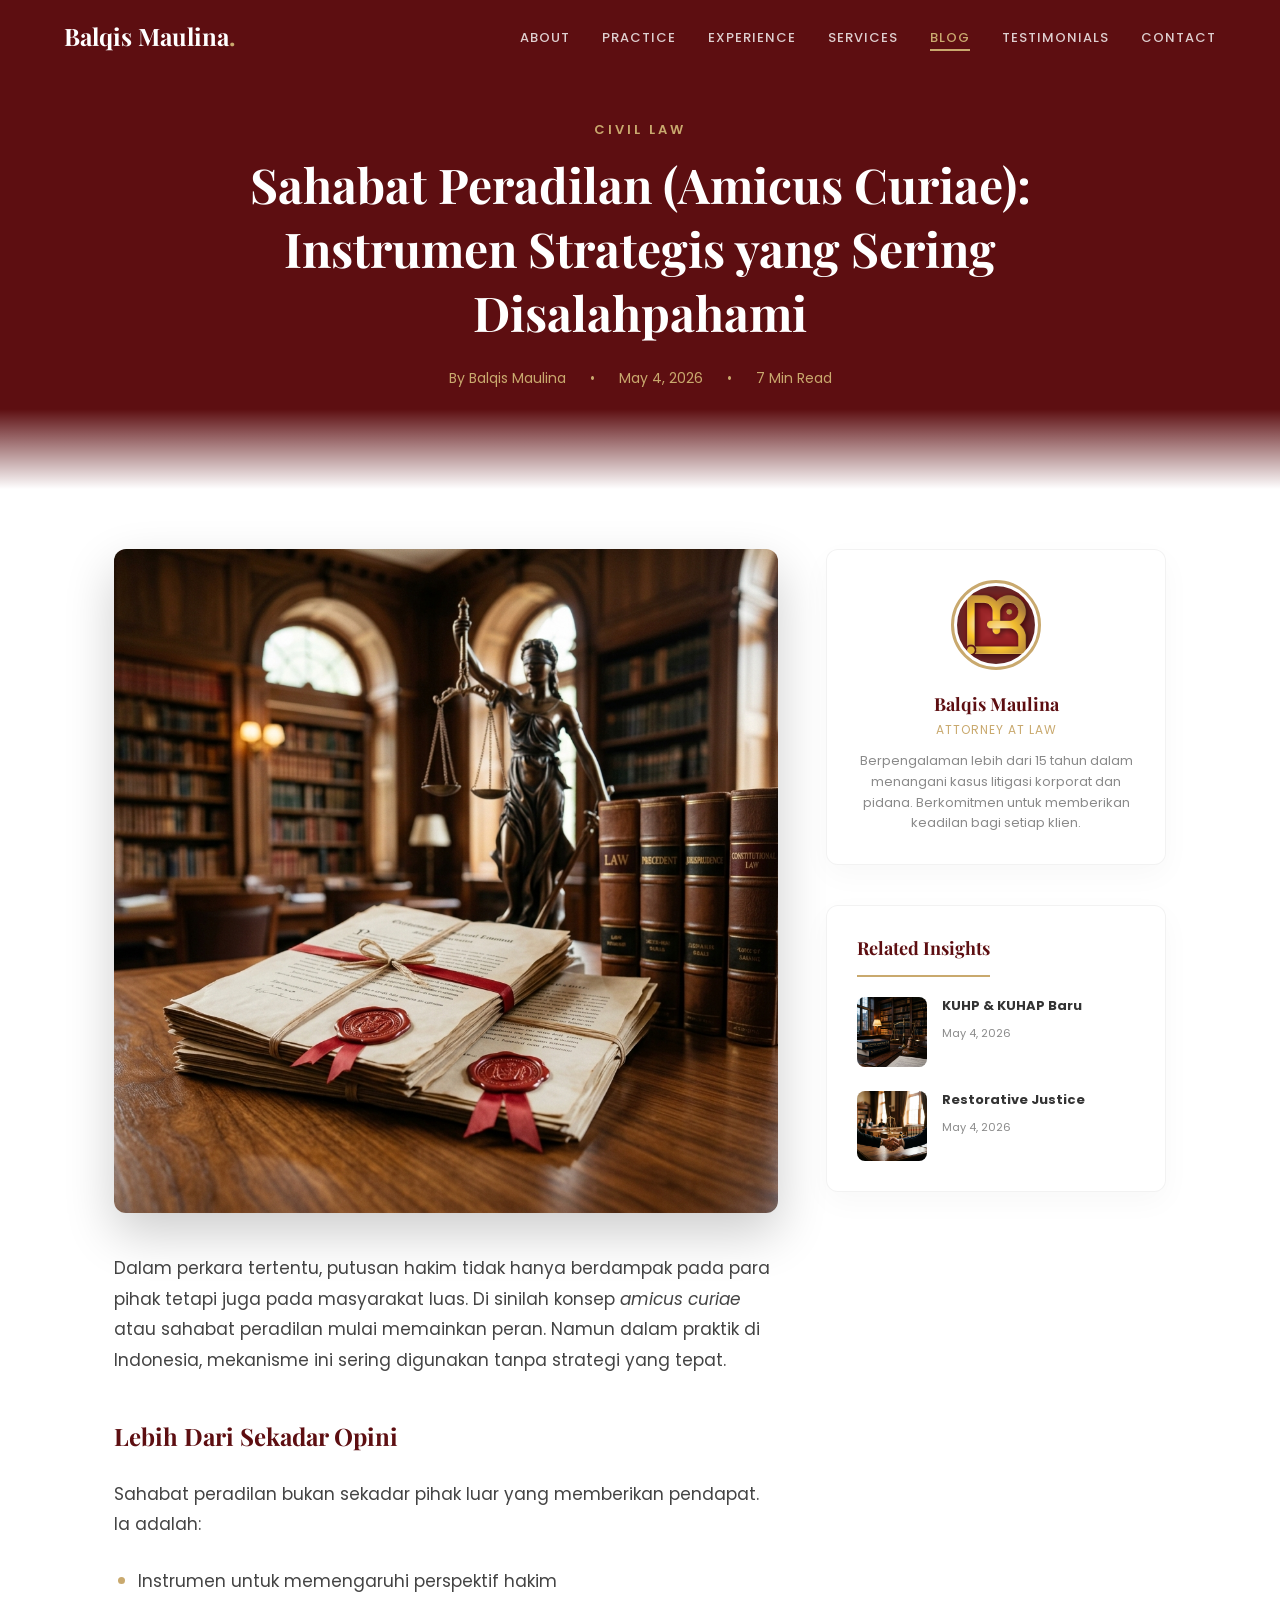
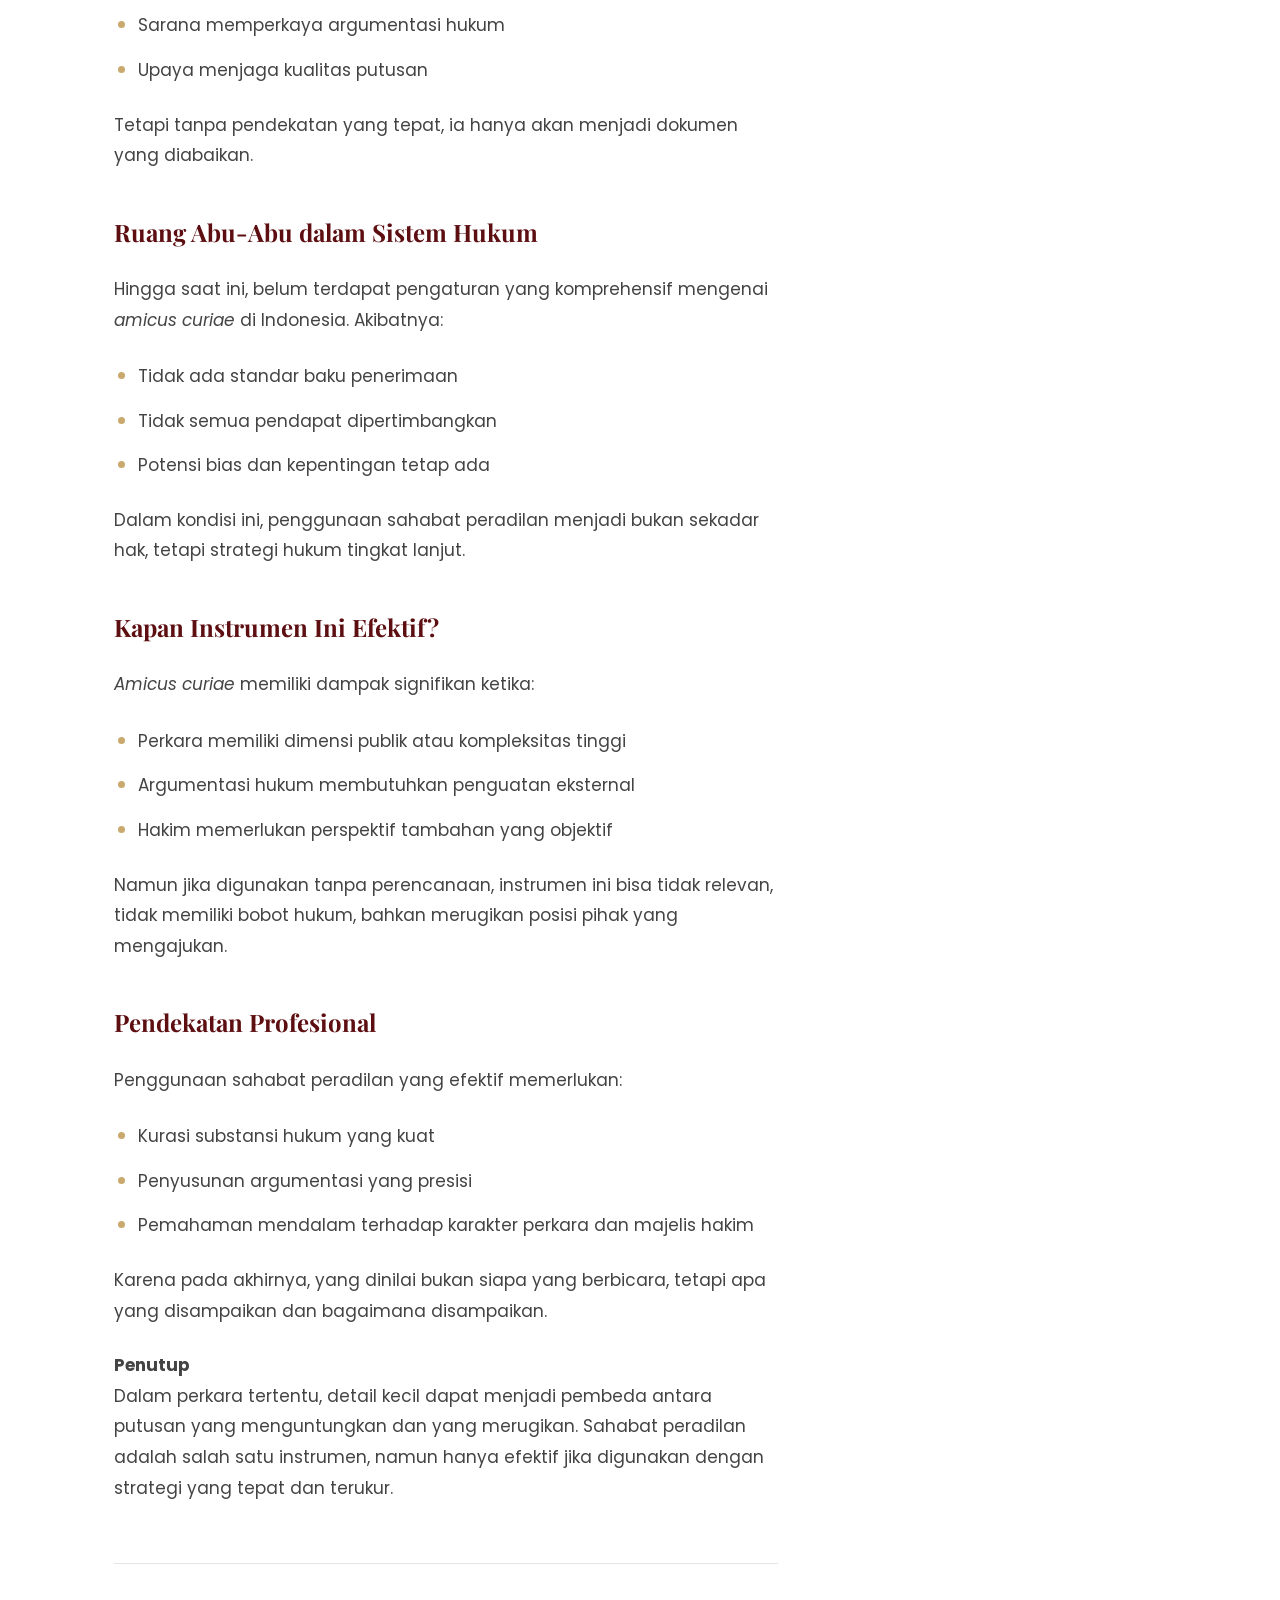
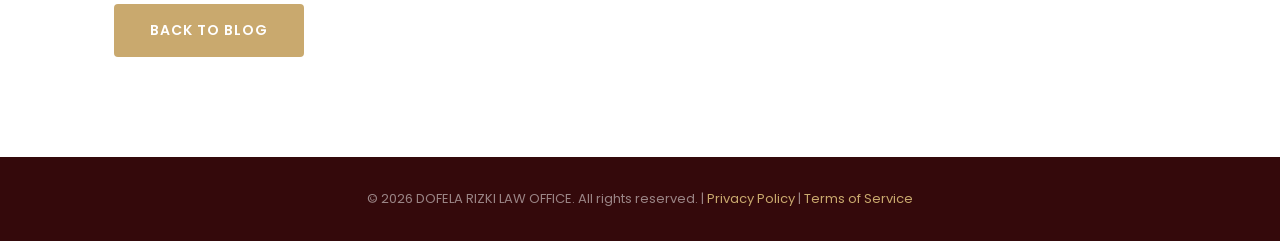
==== commit 26f827a8: "update" ====
--- a/blog/amicus-curiae-sahabat-peradilan-indonesia/index.html
+++ b/blog/amicus-curiae-sahabat-peradilan-indonesia/index.html
@@ -7,6 +7,18 @@
   <title>Sahabat Peradilan (Amicus Curiae) | Balqis Maulina</title>
   <meta name="description"
     content="Memahami peran strategis amicus curiae atau sahabat peradilan dalam sistem hukum Indonesia dan cara menggunakannya secara efektif." />
+  
+  <!-- Favicon -->
+  <link rel="icon" href="../../assets/profile.png" type="image/png">
+
+  <!-- SEO Share Tags -->
+  <meta property="og:title" content="Sahabat Peradilan (Amicus Curiae) | Balqis Maulina">
+  <meta property="og:description" content="Memahami peran strategis amicus curiae atau sahabat peradilan dalam sistem hukum Indonesia dan cara menggunakannya secara efektif.">
+  <meta property="og:image" content="../../assets/profile.png">
+  <meta property="og:type" content="article">
+  <meta name="twitter:card" content="summary_large_image">
+  <meta name="twitter:image" content="../../assets/profile.png">
+
   <link
     href="https://fonts.googleapis.com/css2?family=Playfair+Display:wght@400;500;600;700&family=Poppins:wght@300;400;500;600;700&display=swap"
     rel="stylesheet" />
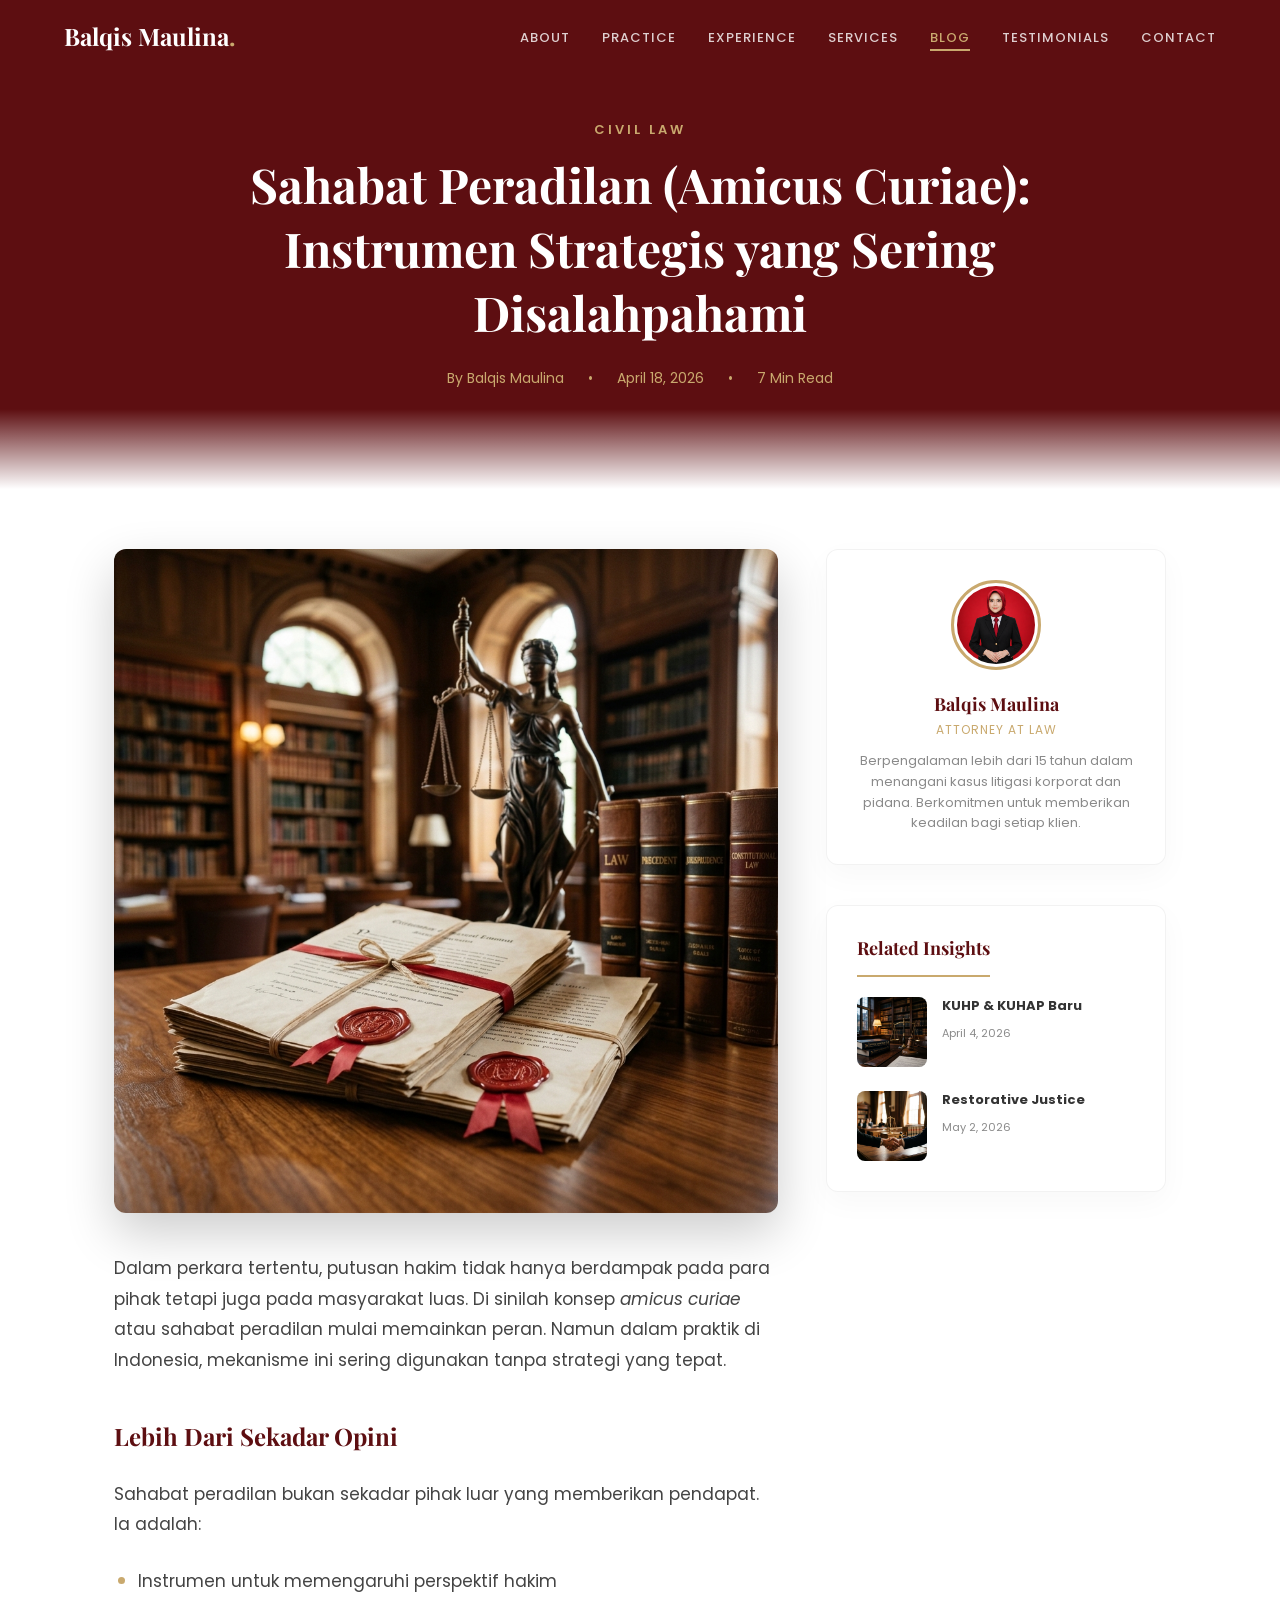
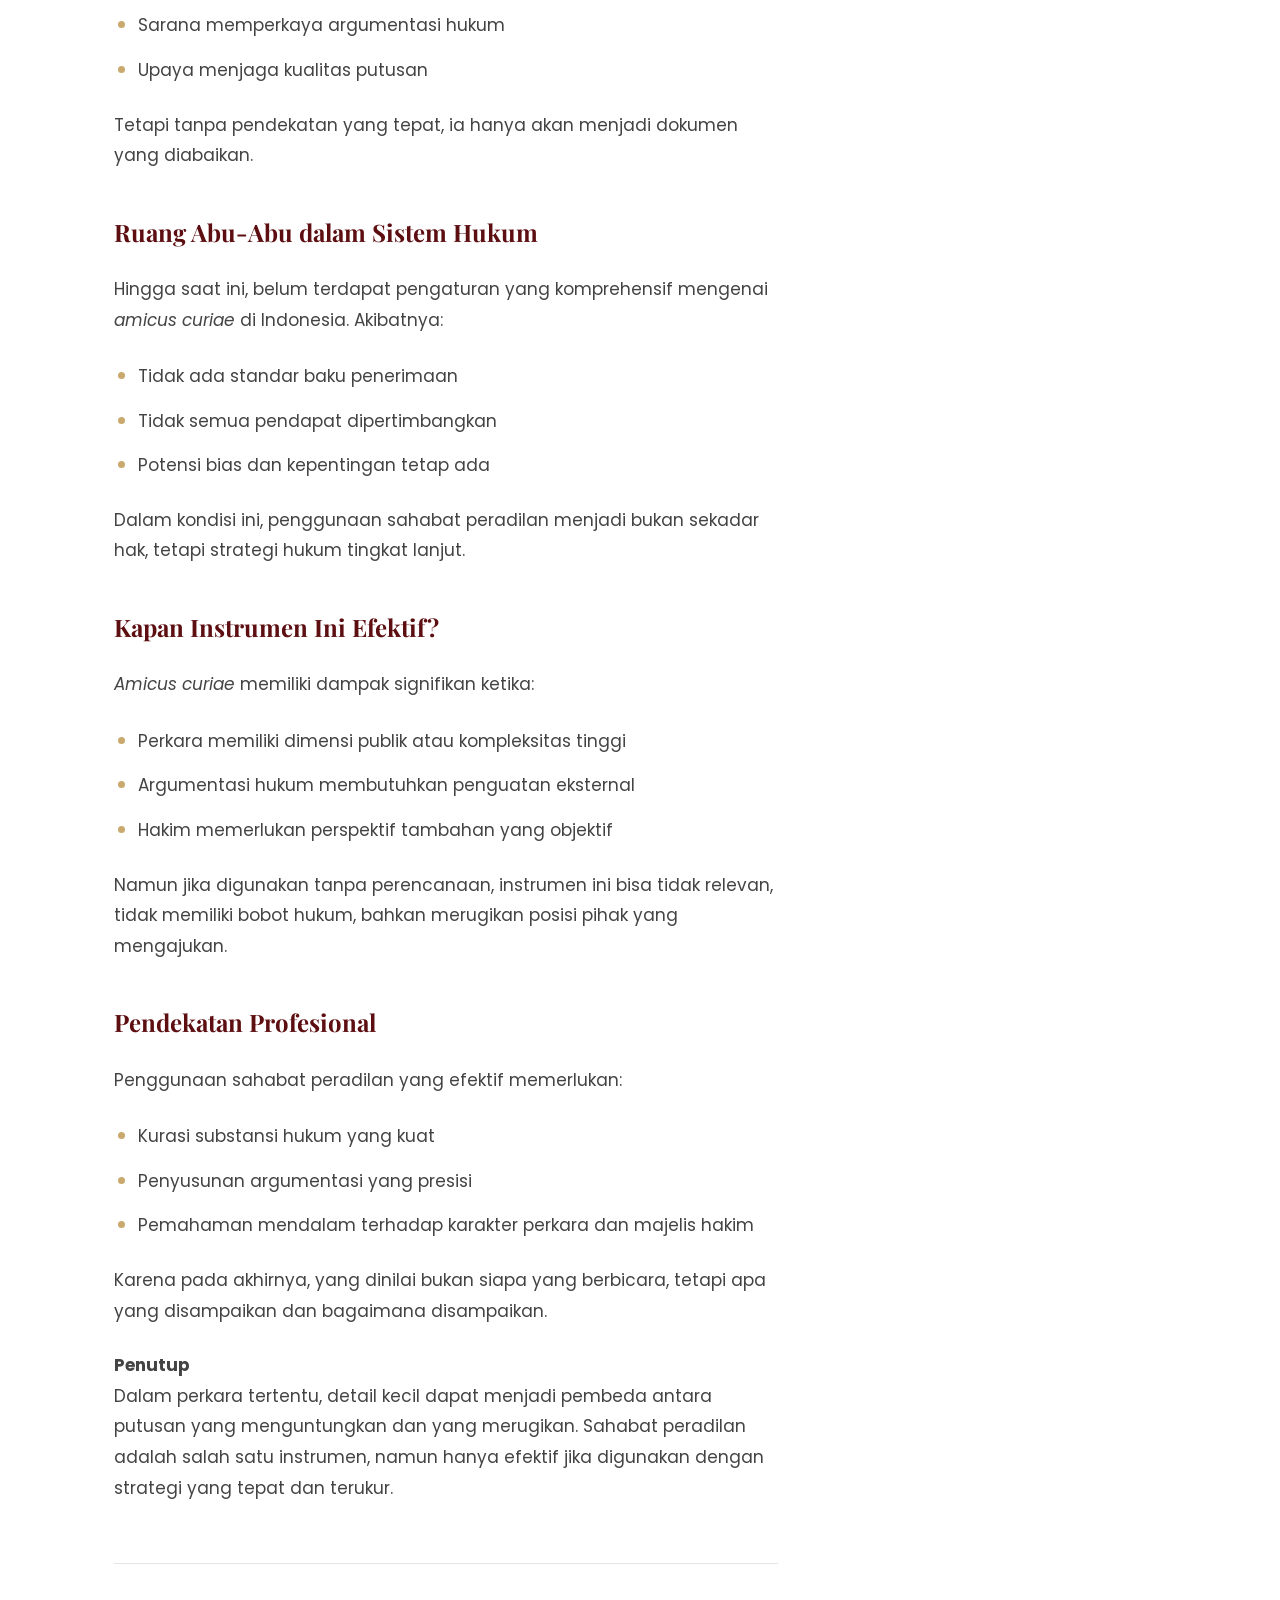
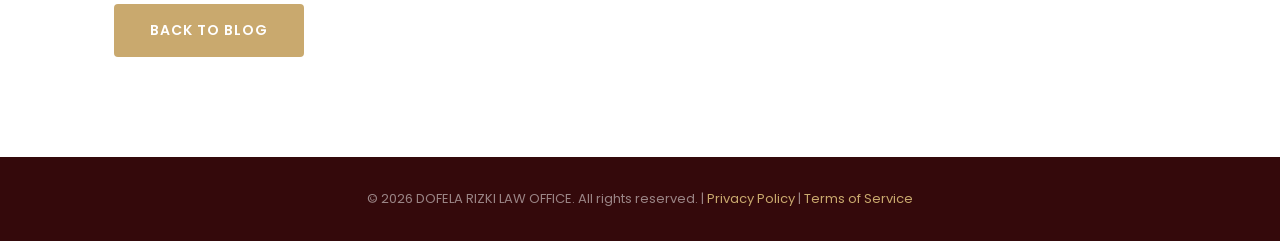
==== commit c9a266d5: "update" ====
--- a/blog/amicus-curiae-sahabat-peradilan-indonesia/index.html
+++ b/blog/amicus-curiae-sahabat-peradilan-indonesia/index.html
@@ -1,5 +1,5 @@
 <!DOCTYPE html>
-<html lang="id">
+<html lang="id" prefix="og: http://ogp.me/ns#">
 
 <head>
   <meta charset="UTF-8" />
@@ -9,15 +9,16 @@
     content="Memahami peran strategis amicus curiae atau sahabat peradilan dalam sistem hukum Indonesia dan cara menggunakannya secara efektif." />
   
   <!-- Favicon -->
-  <link rel="icon" href="../../assets/profile.png" type="image/png">
+  <link rel="icon" href="../../assets/logo.png" type="image/png">
 
   <!-- SEO Share Tags -->
+  <meta property="og:url" content="https://balqismaulina.web.id/blog/amicus-curiae-sahabat-peradilan-indonesia/">
   <meta property="og:title" content="Sahabat Peradilan (Amicus Curiae) | Balqis Maulina">
   <meta property="og:description" content="Memahami peran strategis amicus curiae atau sahabat peradilan dalam sistem hukum Indonesia dan cara menggunakannya secara efektif.">
-  <meta property="og:image" content="../../assets/profile.png">
+  <meta property="og:image" content="https://balqismaulina.web.id/assets/profile.png">
   <meta property="og:type" content="article">
   <meta name="twitter:card" content="summary_large_image">
-  <meta name="twitter:image" content="../../assets/profile.png">
+  <meta name="twitter:image" content="https://balqismaulina.web.id/assets/profile.png">
 
   <link
     href="https://fonts.googleapis.com/css2?family=Playfair+Display:wght@400;500;600;700&family=Poppins:wght@300;400;500;600;700&display=swap"
@@ -53,7 +54,7 @@
       <div class="post-meta-detailed">
         <span>By Balqis Maulina</span>
         <span>•</span>
-        <span>May 4, 2026</span>
+        <span>April 18, 2026</span>
         <span>•</span>
         <span>7 Min Read</span>
       </div>
@@ -137,7 +138,7 @@
                   <img src="../../assets/blog/kuhp-kuhap-baru.png" class="rp-img" alt="KUHP & KUHAP Baru">
                   <div class="rp-content">
                     <h5>KUHP & KUHAP Baru</h5>
-                    <span>May 4, 2026</span>
+                    <span>April 4, 2026</span>
                   </div>
                 </div>
               </a>
@@ -146,7 +147,7 @@
                   <img src="../../assets/blog/restorative-justice.png" class="rp-img" alt="Restorative Justice">
                   <div class="rp-content">
                     <h5>Restorative Justice</h5>
-                    <span>May 4, 2026</span>
+                    <span>May 2, 2026</span>
                   </div>
                 </div>
               </a>
--- a/style.css
+++ b/style.css
@@ -543,6 +543,18 @@
   font-size: 120px;
   position: relative;
   overflow: hidden;
+}
+
+.about-logo {
+  width: 65%;
+  max-width: 280px;
+  height: auto;
+  filter: drop-shadow(0 15px 30px rgba(0, 0, 0, 0.3));
+  transition: var(--transition);
+}
+
+.about-image:hover .about-logo {
+  transform: scale(1.05);
 }
 
 .about-image-placeholder::after {
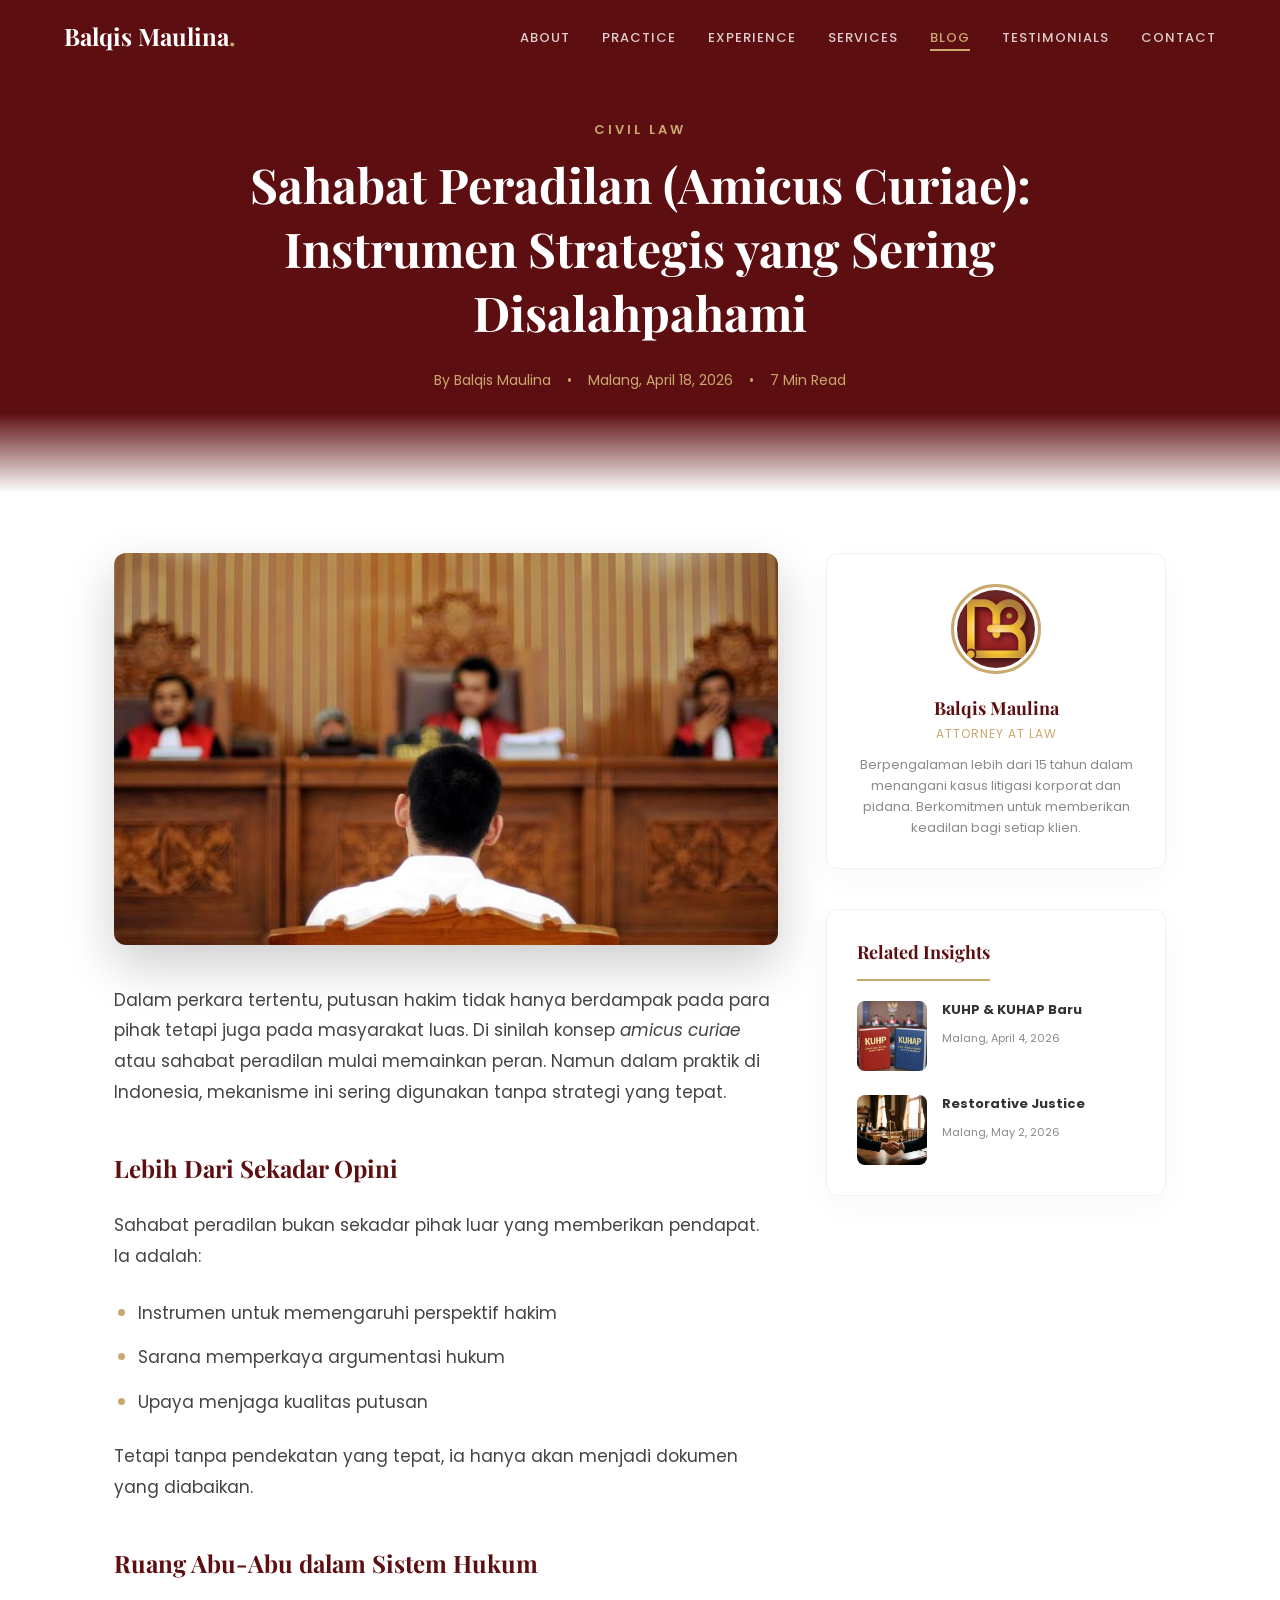
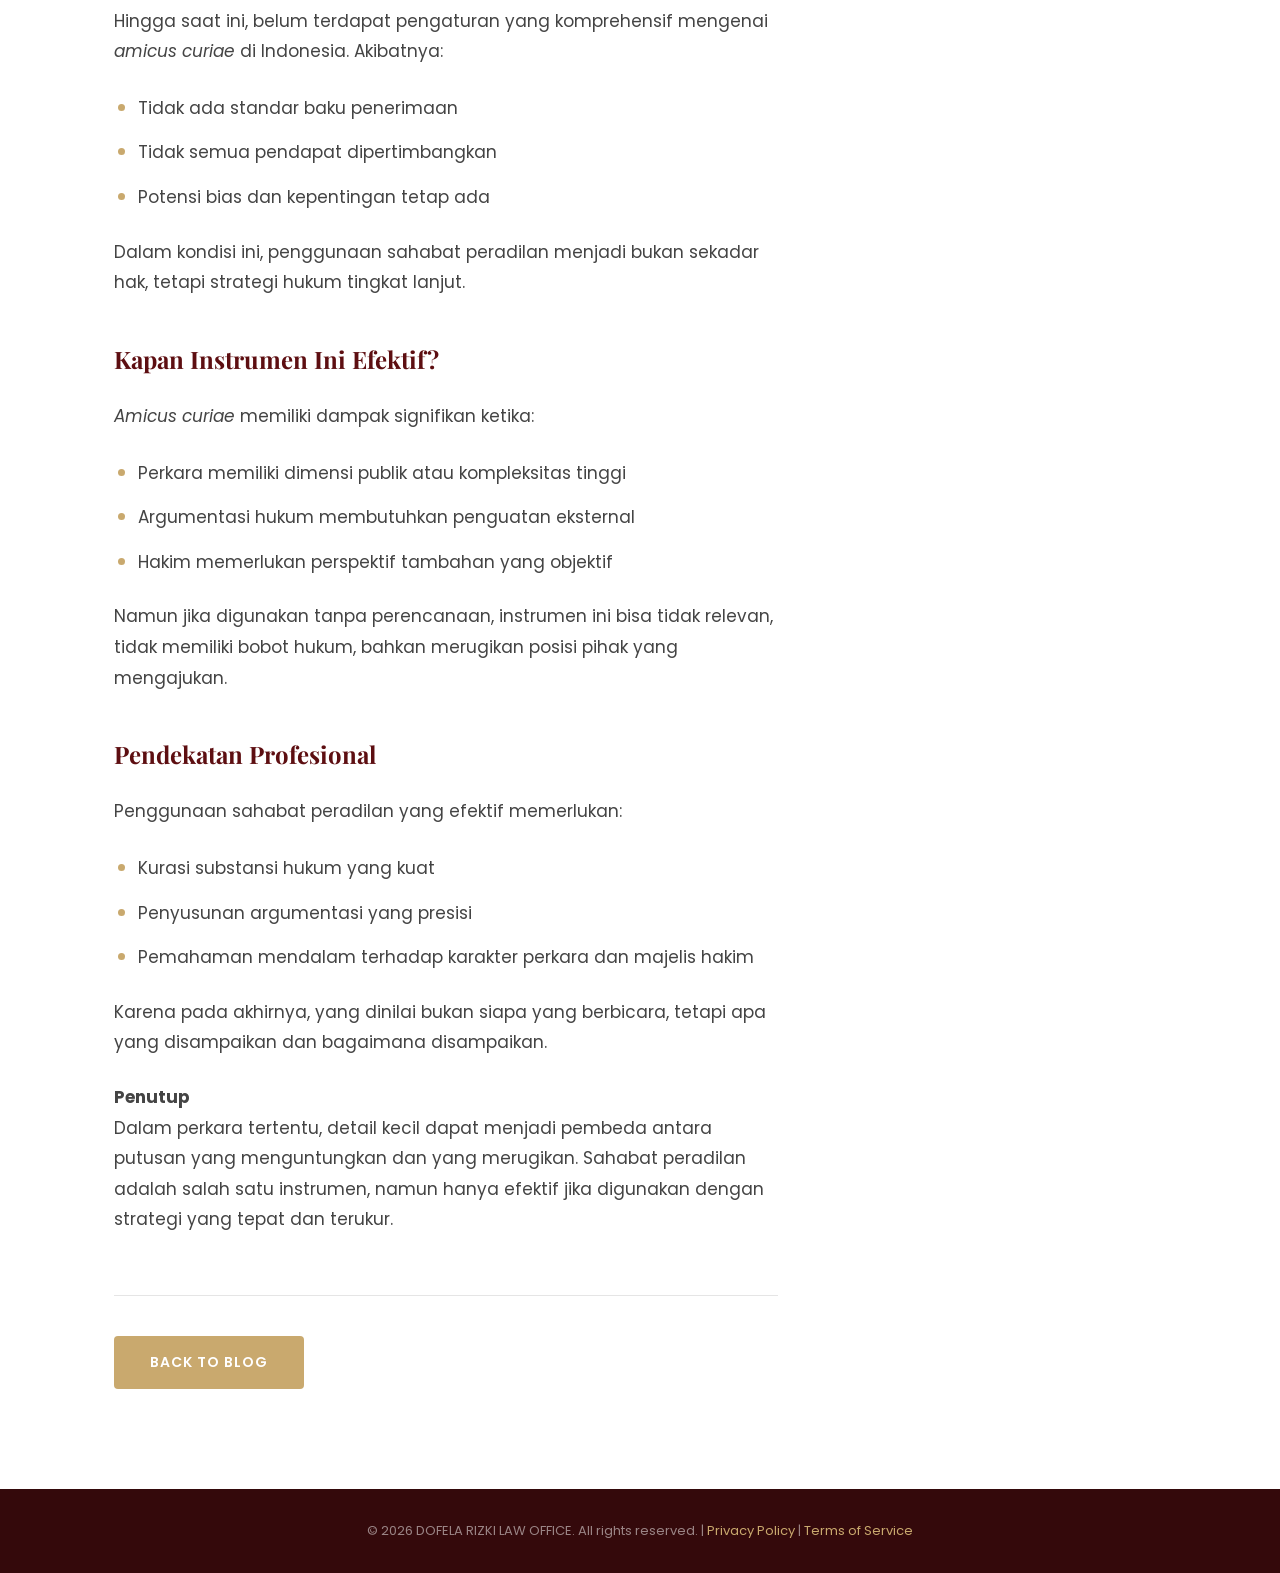
==== commit b90ff44a: "update" ====
--- a/blog/amicus-curiae-sahabat-peradilan-indonesia/index.html
+++ b/blog/amicus-curiae-sahabat-peradilan-indonesia/index.html
@@ -15,7 +15,7 @@
   <meta property="og:url" content="https://balqismaulina.web.id/blog/amicus-curiae-sahabat-peradilan-indonesia/">
   <meta property="og:title" content="Sahabat Peradilan (Amicus Curiae) | Balqis Maulina">
   <meta property="og:description" content="Memahami peran strategis amicus curiae atau sahabat peradilan dalam sistem hukum Indonesia dan cara menggunakannya secara efektif.">
-  <meta property="og:image" content="https://balqismaulina.web.id/assets/profile.png">
+  <meta property="og:image" content="https://balqismaulina.web.id/assets/blog/artikel 2.jpeg">
   <meta property="og:type" content="article">
   <meta name="twitter:card" content="summary_large_image">
   <meta name="twitter:image" content="https://balqismaulina.web.id/assets/profile.png">
@@ -54,7 +54,7 @@
       <div class="post-meta-detailed">
         <span>By Balqis Maulina</span>
         <span>•</span>
-        <span>April 18, 2026</span>
+        <span>Malang, April 18, 2026</span>
         <span>•</span>
         <span>7 Min Read</span>
       </div>
@@ -66,7 +66,7 @@
       <div class="blog-detail-grid">
         <main class="post-main">
           <div class="featured-image-container fade-in">
-            <img src="../../assets/blog/amicus-curiae.png" alt="Amicus Curiae">
+            <img src="../../assets/blog/artikel 2.jpeg" alt="Amicus Curiae">
           </div>
 
           <div class="post-body fade-in">
@@ -135,10 +135,10 @@
             <div class="recent-posts-list">
               <a href="../perubahan-hukum-kuhp-kuhap-baru/" class="recent-post-link">
                 <div class="recent-post-item">
-                  <img src="../../assets/blog/kuhp-kuhap-baru.png" class="rp-img" alt="KUHP & KUHAP Baru">
+                  <img src="../../assets/blog/artikel 1.webp" class="rp-img" alt="KUHP & KUHAP Baru">
                   <div class="rp-content">
                     <h5>KUHP & KUHAP Baru</h5>
-                    <span>April 4, 2026</span>
+                    <span>Malang, April 4, 2026</span>
                   </div>
                 </div>
               </a>
@@ -147,7 +147,7 @@
                   <img src="../../assets/blog/restorative-justice.png" class="rp-img" alt="Restorative Justice">
                   <div class="rp-content">
                     <h5>Restorative Justice</h5>
-                    <span>May 2, 2026</span>
+                    <span>Malang, May 2, 2026</span>
                   </div>
                 </div>
               </a>
--- a/style.css
+++ b/style.css
@@ -2028,14 +2028,18 @@
 }
 
 .blog-meta {
-  display: flex;
-  align-items: center;
-  gap: 12px;
-  font-size: 12px;
+  font-size: 11px;
   color: var(--gold);
   text-transform: uppercase;
-  letter-spacing: 1px;
+  letter-spacing: 0.5px;
   margin-bottom: 12px;
+  line-height: 1.6;
+}
+.blog-meta span {
+  display: inline;
+}
+.blog-meta span:nth-child(2) {
+  margin: 0 6px;
 }
 
 .blog-card h3 {
@@ -2112,11 +2116,16 @@
 }
 
 .post-meta-detailed {
-  display: flex;
-  justify-content: center;
-  gap: 24px;
+  text-align: center;
   font-size: 14px;
   color: var(--gold);
+  line-height: 1.8;
+}
+.post-meta-detailed span {
+  display: inline-block;
+}
+.post-meta-detailed span:nth-child(even) {
+  margin: 0 12px;
 }
 
 .blog-post-content {
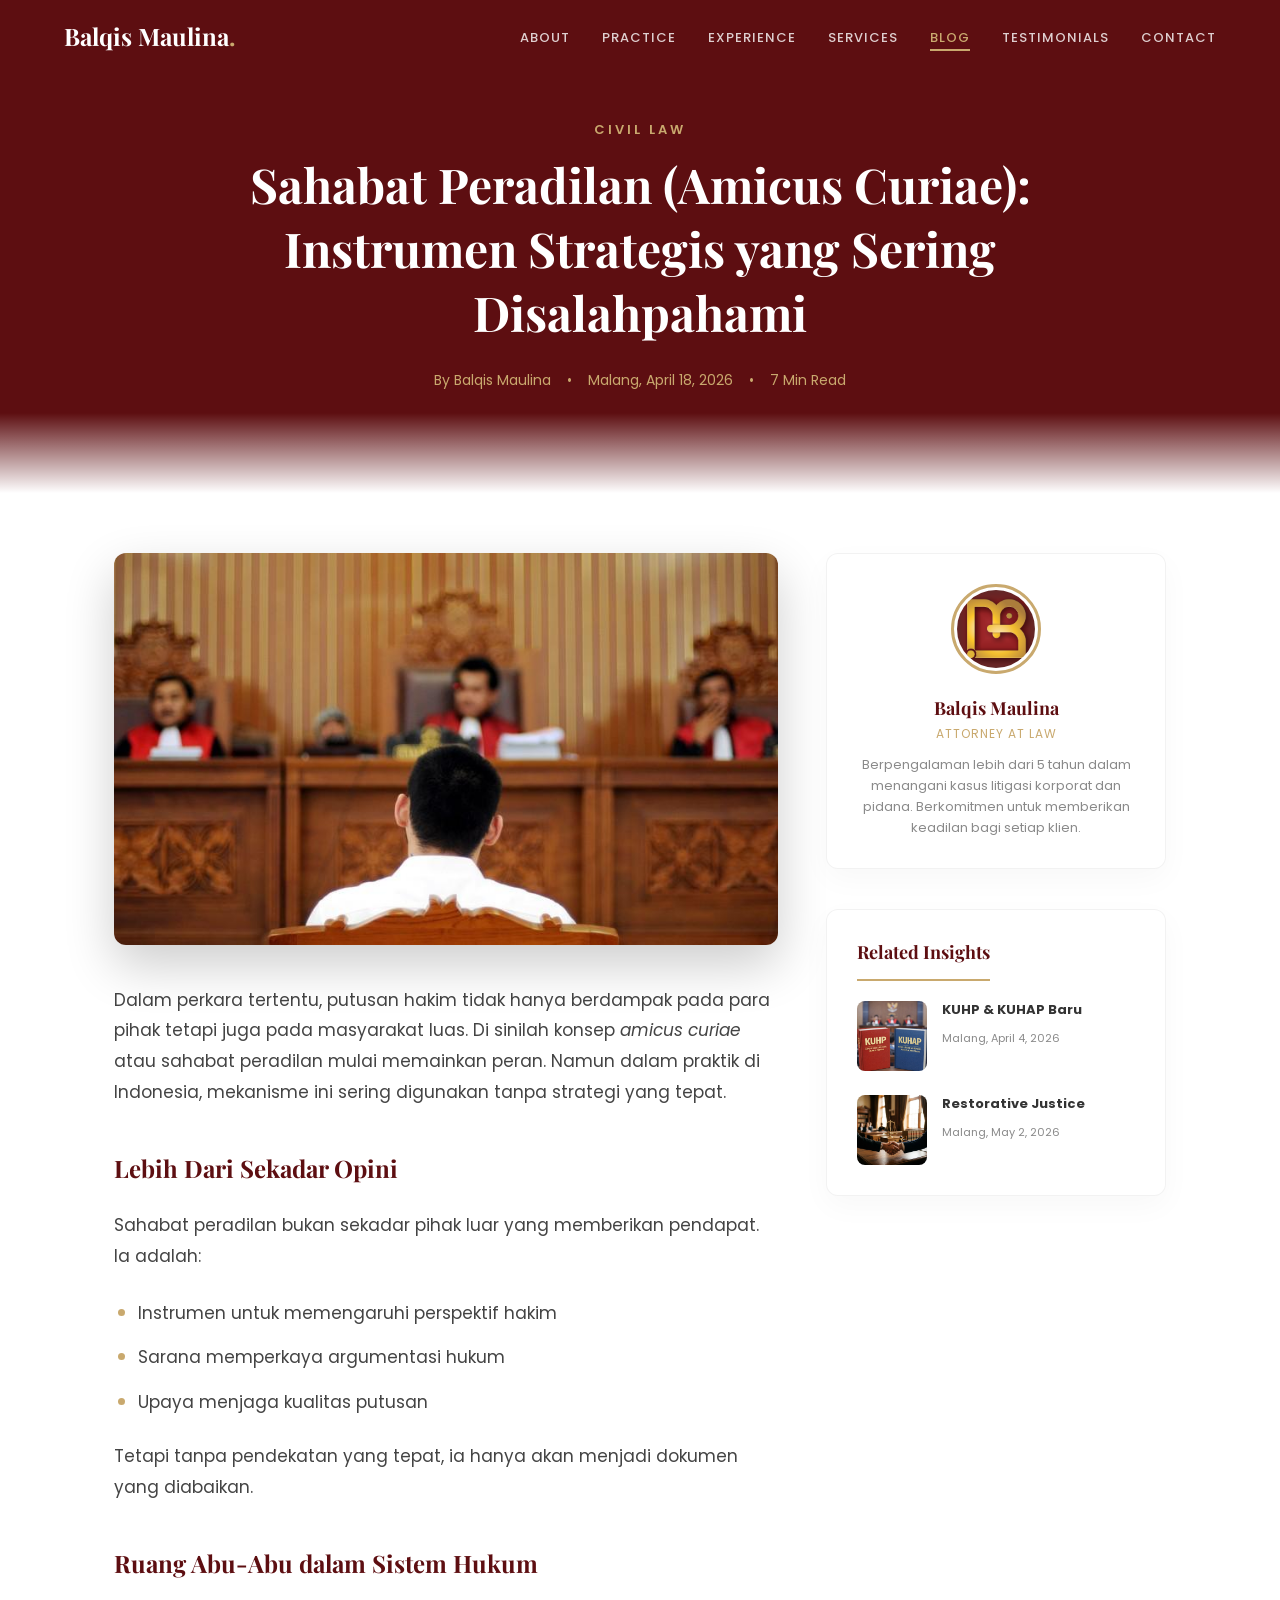
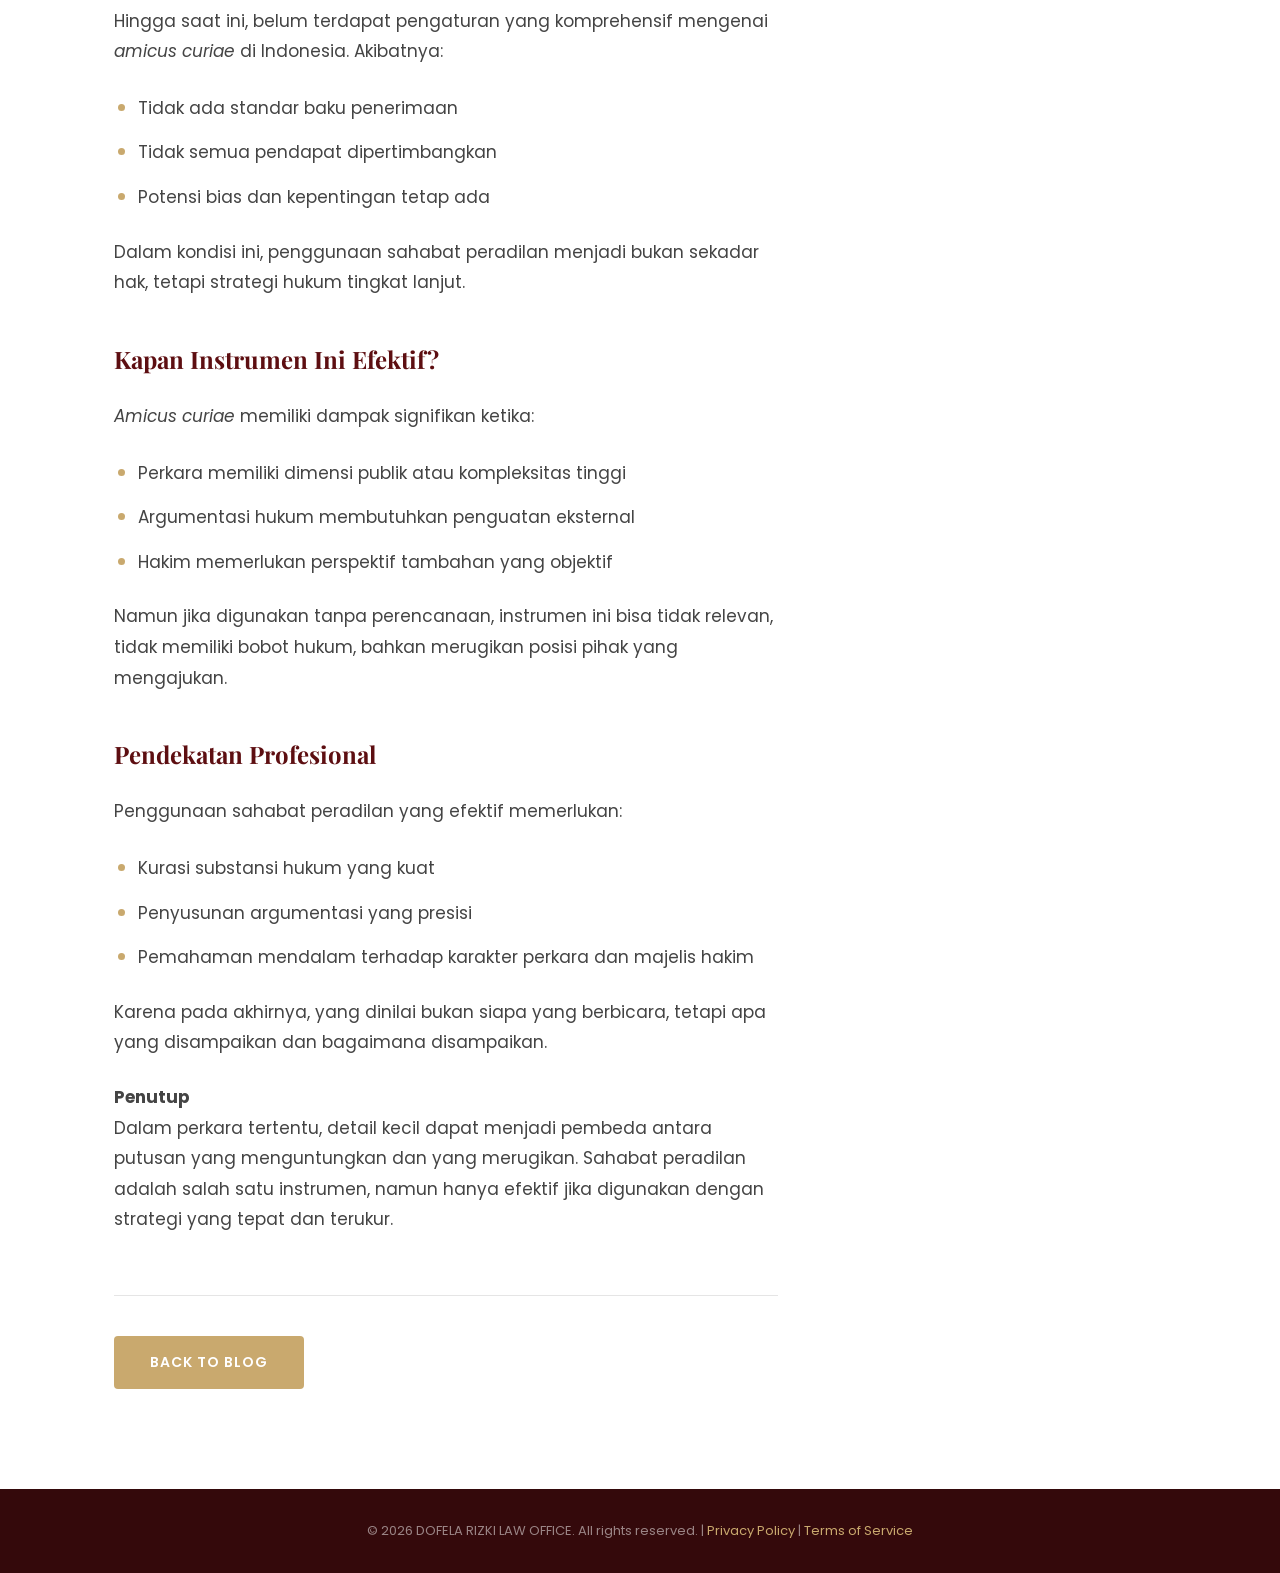
==== commit 0baa8805: "feat: add three blog posts and implement null-safe element checks in script.js" ====
--- a/blog/amicus-curiae-sahabat-peradilan-indonesia/index.html
+++ b/blog/amicus-curiae-sahabat-peradilan-indonesia/index.html
@@ -125,7 +125,7 @@
             <img src="../../assets/profile.png" alt="Balqis Maulina" class="author-avatar">
             <h4>Balqis Maulina</h4>
             <span>Attorney at Law</span>
-            <p>Berpengalaman lebih dari 15 tahun dalam menangani kasus litigasi korporat dan pidana. Berkomitmen untuk
+            <p>Berpengalaman lebih dari 5 tahun dalam menangani kasus litigasi korporat dan pidana. Berkomitmen untuk
               memberikan keadilan bagi setiap klien.</p>
           </div>
 
